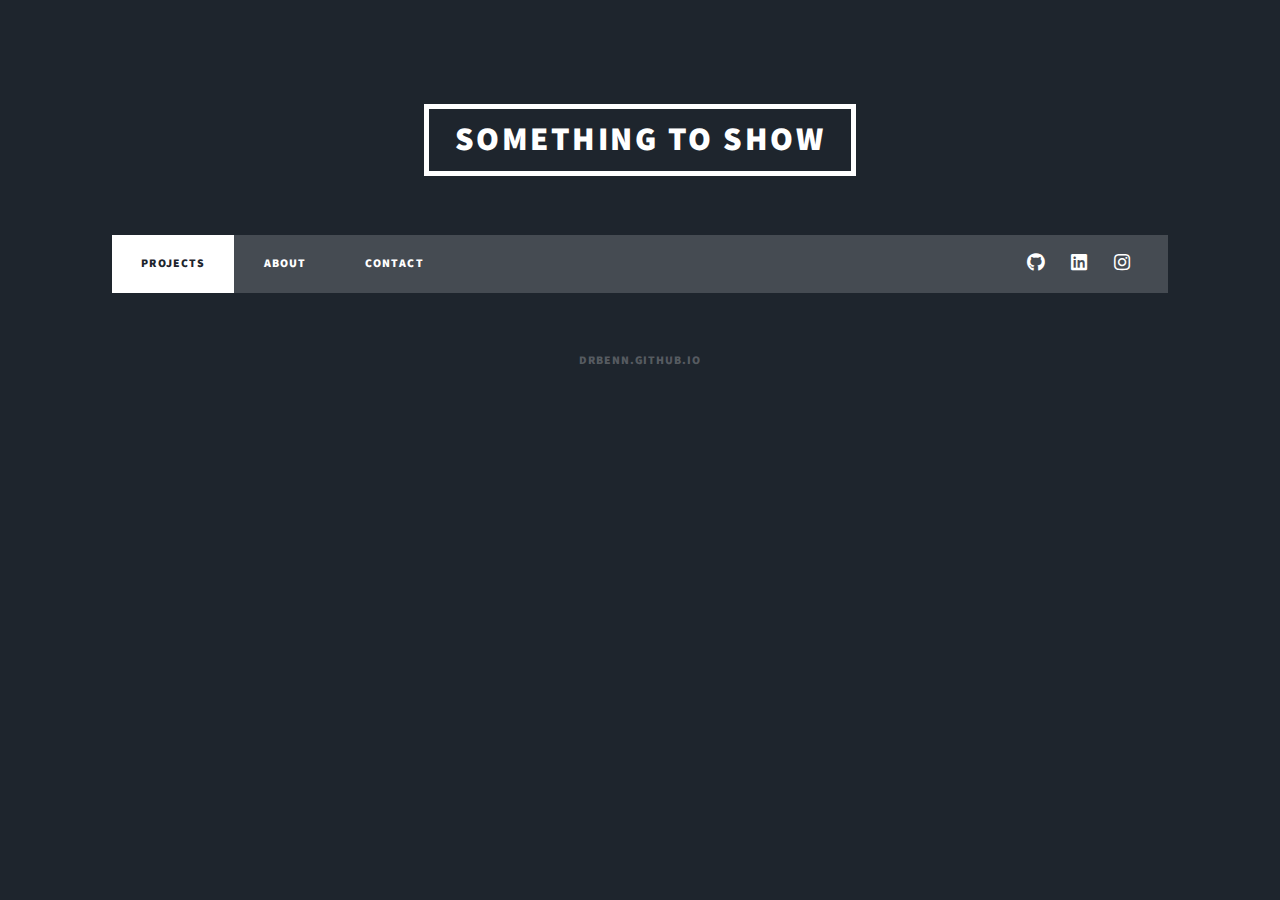
==== index.html @ 1fae8d34 "Update index.html" ====
<!DOCTYPE HTML>
<!--
	Massively by HTML5 UP
	html5up.net | @ajlkn
	Free for personal and commercial use under the CCA 3.0 license (html5up.net/license)
-->
<html>
	<head>
		<title>Something to Show - Home/Projects</title>
		<meta charset="utf-8" />
		<meta name="viewport" content="width=device-width, initial-scale=1, user-scalable=no" />
		<link rel="stylesheet" href="assets/css/main.css" />
		<noscript><link rel="stylesheet" href="assets/css/noscript.css" /></noscript>
	</head>
	<body class="is-preload">

		<!-- Wrapper -->
			<div id="wrapper">

				<!-- Header -->
					<header id="header">
						<a href="index.html" class="logo">Something to Show</a>
					</header>

				<!-- Nav -->
					<nav id="nav">
						<ul class="links">
<!-- 							<li><a href="index.html">Home</a></li> -->
							<li class="active"><a href="index.html">Projects</a></li>
<!-- 							<li><a href="pf.html">Personal Finance</a></li> -->
							<li><a href="about.html">About</a></li>
							<li><a href="contact.html">Contact</a></li>
						</ul>
						<ul class="icons">

<!-- 							<li><a href="#" class="icon brands fa-facebook-f"><span class="label">Facebook</span></a></li> -->
							<li><a href="https://github.com/drbenn" class="icon brands fa-github"><span class="label">GitHub</span></a></li>
							<li><a href="https://www.linkedin.com/in/bennettdanielr" class="icon brands fa-linkedin"><span class="label">LinkedIn</span></a></li>
							<li><a href="https://www.instagram.com/dickie.b/" class="icon brands fa-instagram"><span class="label">Instagram</span></a></li>
						</ul>
					</nav>

				<!-- Main -->
					<div id="main">

						<!-- Post -->
<!-- 							<section class="post"> -->
<!-- 								<header class="major"> -->
<!-- 									<span class="date"><hr></span> -->
									<!-- <h1>An intro<br /> -->
<!-- 									</h1> -->
<!-- 									<p>Aenean ornare velit lacus varius enim ullamcorper proin aliquam<br />
									facilisis ante sed etiam magna interdum congue. Lorem ipsum dolor<br />
									amet nullam sed etiam veroeros.</p> -->
<!-- 								</header> -->
<!-- 								<div class="image main"><img src="images/pic01-p.jpg" alt="" /></div>
								<p>Yes, things will be placed here. I promise.</p>

							</section> -->

							<section class="posts">
								<article>
									<header>
										<span class="date">November 1, 2020</span>
										<h2><a href="2vmf-11-1-20.html">2nd Car vs<br />
										Mutual Funds</a></h2>
									</header>
									<a href="2vmf-11-1-20.html" class="image fit"><img src="images/preview/10-17-20-p.jpg" alt="" /></a>
									<p>A Nissan 370Z as a 2nd car or Vanguard Mutual Funds VFIAX/VGSLX? What is it worth to you?</p>
									<ul class="actions special">
										<li><a href="2vmf-11-1-20.html" class="button">Full Story</a></li>
									</ul>
								</article>
								<article>
									<header>
										<span class="date">October 17, 2020</span>
										<h2><a href="pft-10-17-20.html">Personal Finance<br />
										Tracker</a></h2>
									</header>
									<a href="pft-10-17-20.html" class="image fit"><img src="images/preview/11-1-20-p.jpg" alt="" /></a>
									<p>For almost 10 years I have been logging every dollar I have spent...</p>
									<ul class="actions special">
										<li><a href="pft-10-17-20.html" class="button">Full Story</a></li>
									</ul>
								</article>
					</div>

				<!-- Footer -->
<!-- 					<footer id="footer">
						<section>
							<form method="post" action="#">
								<div class="fields">
									<div class="field">
										<label for="name">Name</label>
										<input type="text" name="name" id="name" />
									</div>
									<div class="field">
										<label for="email">Email</label>
										<input type="text" name="email" id="email" />
									</div>
									<div class="field">
										<label for="message">Message</label>
										<textarea name="message" id="message" rows="3"></textarea>
									</div>
								</div>
								<ul class="actions">
									<li><input type="submit" value="Send Message" /></li>
								</ul>
							</form>
						</section>
						<section class="split contact">
							<section class="alt">
								<h3>Address</h3>
								<p>1234 Somewhere Road #87257<br />
								Nashville, TN 00000-0000</p>
							</section>
							<section>
								<h3>Phone</h3>
								<p><a href="#">(000) 000-0000</a></p>
							</section>
							<section>
								<h3>Email</h3>
								<p><a href="#">info@untitled.tld</a></p>
							</section>
							<section>
								<h3>Social</h3>
								<ul class="icons alt">
									<li><a href="#" class="icon brands alt fa-twitter"><span class="label">Twitter</span></a></li>
									<li><a href="#" class="icon brands alt fa-facebook-f"><span class="label">Facebook</span></a></li>
									<li><a href="#" class="icon brands alt fa-instagram"><span class="label">Instagram</span></a></li>
									<li><a href="#" class="icon brands alt fa-github"><span class="label">GitHub</span></a></li>
								</ul>
							</section>
						</section>
					</footer> -->

				<!-- Copyright -->
					<div id="copyright">
						<ul><li><!-- &copy;  -->drbenn.github.io</li>
<!-- 						<li>Design: <a href="https://html5up.net">HTML5 UP</a></li></ul> -->
					</div>

			</div>

		<!-- Scripts -->
			<script src="assets/js/jquery.min.js"></script>
			<script src="assets/js/jquery.scrollex.min.js"></script>
			<script src="assets/js/jquery.scrolly.min.js"></script>
			<script src="assets/js/browser.min.js"></script>
			<script src="assets/js/breakpoints.min.js"></script>
			<script src="assets/js/util.js"></script>
			<script src="assets/js/main.js"></script>

	</body>
</html>
---- assets/css/main.css ----
@import url(fontawesome-all.min.css);
@import url("https://fonts.googleapis.com/css?family=Merriweather:300,700,300italic,700italic|Source+Sans+Pro:900");

/*
	Massively by HTML5 UP
	html5up.net | @ajlkn
	Free for personal and commercial use under the CCA 3.0 license (html5up.net/license)
*/

html, body, div, span, applet, object,
iframe, h1, h2, h3, h4, h5, h6, p, blockquote,
pre, a, abbr, acronym, address, big, cite,
code, del, dfn, em, img, ins, kbd, q, s, samp,
small, strike, strong, sub, sup, tt, var, b,
u, i, center, dl, dt, dd, ol, ul, li, fieldset,
form, label, legend, table, caption, tbody,
tfoot, thead, tr, th, td, article, aside,
canvas, details, embed, figure, figcaption,
footer, header, hgroup, menu, nav, output, ruby,
section, summary, time, mark, audio, video {
	margin: 0;
	padding: 0;
	border: 0;
	font-size: 100%;
	font: inherit;
	vertical-align: baseline;}

article, aside, details, figcaption, figure,
footer, header, hgroup, menu, nav, section {
	display: block;}

body {
	line-height: 1;
}

ol, ul {
	list-style: none;
}

blockquote, q {
	quotes: none;
}

	blockquote:before, blockquote:after, q:before, q:after {
		content: '';
		content: none;
	}

table {
	border-collapse: collapse;
	border-spacing: 0;
}

body {
	-webkit-text-size-adjust: none;
}

mark {
	background-color: transparent;
	color: inherit;
}

input::-moz-focus-inner {
	border: 0;
	padding: 0;
}

input, select, textarea {
	-moz-appearance: none;
	-webkit-appearance: none;
	-ms-appearance: none;
	appearance: none;
}

/* Basic */

	@-ms-viewport {
		width: device-width;
	}

	body {
		-ms-overflow-style: scrollbar;
	}

	@media screen and (max-width: 480px) {

		html, body {
			min-width: 320px;
		}

	}

	html {
		box-sizing: border-box;
	}

	*, *:before, *:after {
		box-sizing: inherit;
	}

	body {
		background-color: #1e252d;
	}

		body.is-preload *, body.is-preload *:before, body.is-preload *:after {
			-moz-animation: none !important;
			-webkit-animation: none !important;
			-ms-animation: none !important;
			animation: none !important;
			-moz-transition: none !important;
			-webkit-transition: none !important;
			-ms-transition: none !important;
			transition: none !important;
		}

/* Type */

	html {
		font-size: 16pt;
	}

		@media screen and (max-width: 1680px) {

			html {
				font-size: 12pt;
			}

		}

		@media screen and (max-width: 1280px) {

			html {
				font-size: 11pt;
			}

		}

		@media screen and (max-width: 360px) {

			html {
				font-size: 10pt;
			}

		}

	body {
		color: #212931;
	}

	body, input, select, textarea {
		font-family: "Merriweather", Georgia, serif;
		font-weight: 300;
		font-size: 1rem;
		line-height: 2.375;
	}

	a {
		-moz-transition: color 0.2s ease-in-out, background-color 0.2s ease-in-out, border-color 0.2s ease-in-out, box-shadow 0.2s ease-in-out;
		-webkit-transition: color 0.2s ease-in-out, background-color 0.2s ease-in-out, border-color 0.2s ease-in-out, box-shadow 0.2s ease-in-out;
		-ms-transition: color 0.2s ease-in-out, background-color 0.2s ease-in-out, border-color 0.2s ease-in-out, box-shadow 0.2s ease-in-out;
		transition: color 0.2s ease-in-out, background-color 0.2s ease-in-out, border-color 0.2s ease-in-out, box-shadow 0.2s ease-in-out;
		border-bottom: dotted 1px;
		text-decoration: none;
	}

		a:hover {
			border-bottom-color: transparent;
		}

	strong, b {
		font-weight: 600;
	}

	em, i {
		font-style: italic;
	}

	p {
		text-align: justify;
		margin: 0 0 2rem 0;
	}

	h1, h2, h3, h4, h5, h6 {
		font-family: "Source Sans Pro", Helvetica, sans-serif;
		font-weight: 900;
		line-height: 1.5;
		letter-spacing: 0.075em;
		text-transform: uppercase;
		margin: 0 0 1rem 0;
	}

		h1 a, h2 a, h3 a, h4 a, h5 a, h6 a {
			border-bottom: 0;
			color: inherit;
			text-decoration: none;
		}

	h1 {
		font-size: 4rem;
		line-height: 1.1;
		margin: 0 0 2rem 0;
	}

	h2 {
		font-size: 1.75rem;
		line-height: 1.3;
		margin: 0 0 1.5rem 0;
	}

	h3 {
		font-size: 1.25rem;
		margin: 0 0 1.5rem 0;
	}

	h4 {
		font-size: 1rem;
	}

	h5 {
		font-size: 0.9rem;
	}

	h6 {
		font-size: 0.8rem;
	}

	sub {
		font-size: 0.8rem;
		position: relative;
		top: 0.5rem;
	}

	sup {
		font-size: 0.8rem;
		position: relative;
		top: -0.5rem;
	}

	blockquote {
		border-left: solid 4px;
		font-style: italic;
		margin: 0 0 2rem 0;
		padding: 0.5rem 0 0.5rem 2rem;
	}

	code {
		border: solid 2px;
		font-family: "Courier New", monospace;
		font-size: 0.9rem;
		margin: 0 0.25rem;
		padding: 0.25rem 0.65rem;
	}

	pre {
		-webkit-overflow-scrolling: touch;
		font-family: "Courier New", monospace;
		font-size: 0.9rem;
		margin: 0 0 2rem 0;
	}

		pre code {
			display: block;
			line-height: 1.75;
			padding: 1rem 1.5rem;
			overflow-x: auto;
		}

	hr {
		border: 0;
		border-bottom: solid 2px;
		margin: 3rem 0;
	}

		hr.major {
			margin: 5rem 0;
		}

	.align-left {
		text-align: left;
	}

	.align-center {
		text-align: center;
	}

	.align-right {
		text-align: right;
	}

	input, select, textarea {
		color: #212931;
	}

	a {
		color: #212931;
		border-bottom-color: rgba(33, 41, 49, 0.5);
	}

		a:hover {
			border-bottom-color: transparent;
			color: #18bfef !important;
		}

	strong, b {
		color: #212931;
	}

	h1, h2, h3, h4, h5, h6 {
		color: #212931;
	}

	blockquote {
		border-left-color: #eeeeee;
	}

	code {
		background: rgba(220, 220, 220, 0.25);
		border-color: #eeeeee;
	}

	hr {
		border-bottom-color: #eeeeee;
	}

/* Row */

	.row {
		display: flex;
		flex-wrap: wrap;
		box-sizing: border-box;
		align-items: stretch;
	}

		.row > * {
			box-sizing: border-box;
		}

		.row.gtr-uniform > * > :last-child {
			margin-bottom: 0;
		}

		.row.aln-left {
			justify-content: flex-start;
		}

		.row.aln-center {
			justify-content: center;
		}

		.row.aln-right {
			justify-content: flex-end;
		}

		.row.aln-top {
			align-items: flex-start;
		}

		.row.aln-middle {
			align-items: center;
		}

		.row.aln-bottom {
			align-items: flex-end;
		}

		.row > .imp {
			order: -1;
		}

		.row > .col-1 {
			width: 8.33333%;
		}

		.row > .off-1 {
			margin-left: 8.33333%;
		}

		.row > .col-2 {
			width: 16.66667%;
		}

		.row > .off-2 {
			margin-left: 16.66667%;
		}

		.row > .col-3 {
			width: 25%;
		}

		.row > .off-3 {
			margin-left: 25%;
		}

		.row > .col-4 {
			width: 33.33333%;
		}

		.row > .off-4 {
			margin-left: 33.33333%;
		}

		.row > .col-5 {
			width: 41.66667%;
		}

		.row > .off-5 {
			margin-left: 41.66667%;
		}

		.row > .col-6 {
			width: 50%;
		}

		.row > .off-6 {
			margin-left: 50%;
		}

		.row > .col-7 {
			width: 58.33333%;
		}

		.row > .off-7 {
			margin-left: 58.33333%;
		}

		.row > .col-8 {
			width: 66.66667%;
		}

		.row > .off-8 {
			margin-left: 66.66667%;
		}

		.row > .col-9 {
			width: 75%;
		}

		.row > .off-9 {
			margin-left: 75%;
		}

		.row > .col-10 {
			width: 83.33333%;
		}

		.row > .off-10 {
			margin-left: 83.33333%;
		}

		.row > .col-11 {
			width: 91.66667%;
		}

		.row > .off-11 {
			margin-left: 91.66667%;
		}

		.row > .col-12 {
			width: 100%;
		}

		.row > .off-12 {
			margin-left: 100%;
		}

		.row.gtr-0 {
			margin-top: 0;
			margin-left: 0rem;
		}

			.row.gtr-0 > * {
				padding: 0 0 0 0rem;
			}

			.row.gtr-0.gtr-uniform {
				margin-top: 0rem;
			}

				.row.gtr-0.gtr-uniform > * {
					padding-top: 0rem;
				}

		.row.gtr-25 {
			margin-top: 0;
			margin-left: -0.375rem;
		}

			.row.gtr-25 > * {
				padding: 0 0 0 0.375rem;
			}

			.row.gtr-25.gtr-uniform {
				margin-top: -0.375rem;
			}

				.row.gtr-25.gtr-uniform > * {
					padding-top: 0.375rem;
				}

		.row.gtr-50 {
			margin-top: 0;
			margin-left: -0.75rem;
		}

			.row.gtr-50 > * {
				padding: 0 0 0 0.75rem;
			}

			.row.gtr-50.gtr-uniform {
				margin-top: -0.75rem;
			}

				.row.gtr-50.gtr-uniform > * {
					padding-top: 0.75rem;
				}

		.row {
			margin-top: 0;
			margin-left: -1.5rem;
		}

			.row > * {
				padding: 0 0 0 1.5rem;
			}

			.row.gtr-uniform {
				margin-top: -1.5rem;
			}

				.row.gtr-uniform > * {
					padding-top: 1.5rem;
				}

		.row.gtr-150 {
			margin-top: 0;
			margin-left: -2.25rem;
		}

			.row.gtr-150 > * {
				padding: 0 0 0 2.25rem;
			}

			.row.gtr-150.gtr-uniform {
				margin-top: -2.25rem;
			}

				.row.gtr-150.gtr-uniform > * {
					padding-top: 2.25rem;
				}

		.row.gtr-200 {
			margin-top: 0;
			margin-left: -3rem;
		}

			.row.gtr-200 > * {
				padding: 0 0 0 3rem;
			}

			.row.gtr-200.gtr-uniform {
				margin-top: -3rem;
			}

				.row.gtr-200.gtr-uniform > * {
					padding-top: 3rem;
				}

		@media screen and (max-width: 1680px) {

			.row {
				display: flex;
				flex-wrap: wrap;
				box-sizing: border-box;
				align-items: stretch;
			}

				.row > * {
					box-sizing: border-box;
				}

				.row.gtr-uniform > * > :last-child {
					margin-bottom: 0;
				}

				.row.aln-left {
					justify-content: flex-start;
				}

				.row.aln-center {
					justify-content: center;
				}

				.row.aln-right {
					justify-content: flex-end;
				}

				.row.aln-top {
					align-items: flex-start;
				}

				.row.aln-middle {
					align-items: center;
				}

				.row.aln-bottom {
					align-items: flex-end;
				}

				.row > .imp-xlarge {
					order: -1;
				}

				.row > .col-1-xlarge {
					width: 8.33333%;
				}

				.row > .off-1-xlarge {
					margin-left: 8.33333%;
				}

				.row > .col-2-xlarge {
					width: 16.66667%;
				}

				.row > .off-2-xlarge {
					margin-left: 16.66667%;
				}

				.row > .col-3-xlarge {
					width: 25%;
				}

				.row > .off-3-xlarge {
					margin-left: 25%;
				}

				.row > .col-4-xlarge {
					width: 33.33333%;
				}

				.row > .off-4-xlarge {
					margin-left: 33.33333%;
				}

				.row > .col-5-xlarge {
					width: 41.66667%;
				}

				.row > .off-5-xlarge {
					margin-left: 41.66667%;
				}

				.row > .col-6-xlarge {
					width: 50%;
				}

				.row > .off-6-xlarge {
					margin-left: 50%;
				}

				.row > .col-7-xlarge {
					width: 58.33333%;
				}

				.row > .off-7-xlarge {
					margin-left: 58.33333%;
				}

				.row > .col-8-xlarge {
					width: 66.66667%;
				}

				.row > .off-8-xlarge {
					margin-left: 66.66667%;
				}

				.row > .col-9-xlarge {
					width: 75%;
				}

				.row > .off-9-xlarge {
					margin-left: 75%;
				}

				.row > .col-10-xlarge {
					width: 83.33333%;
				}

				.row > .off-10-xlarge {
					margin-left: 83.33333%;
				}

				.row > .col-11-xlarge {
					width: 91.66667%;
				}

				.row > .off-11-xlarge {
					margin-left: 91.66667%;
				}

				.row > .col-12-xlarge {
					width: 100%;
				}

				.row > .off-12-xlarge {
					margin-left: 100%;
				}

				.row.gtr-0 {
					margin-top: 0;
					margin-left: 0rem;
				}

					.row.gtr-0 > * {
						padding: 0 0 0 0rem;
					}

					.row.gtr-0.gtr-uniform {
						margin-top: 0rem;
					}

						.row.gtr-0.gtr-uniform > * {
							padding-top: 0rem;
						}

				.row.gtr-25 {
					margin-top: 0;
					margin-left: -0.375rem;
				}

					.row.gtr-25 > * {
						padding: 0 0 0 0.375rem;
					}

					.row.gtr-25.gtr-uniform {
						margin-top: -0.375rem;
					}

						.row.gtr-25.gtr-uniform > * {
							padding-top: 0.375rem;
						}

				.row.gtr-50 {
					margin-top: 0;
					margin-left: -0.75rem;
				}

					.row.gtr-50 > * {
						padding: 0 0 0 0.75rem;
					}

					.row.gtr-50.gtr-uniform {
						margin-top: -0.75rem;
					}

						.row.gtr-50.gtr-uniform > * {
							padding-top: 0.75rem;
						}

				.row {
					margin-top: 0;
					margin-left: -1.5rem;
				}

					.row > * {
						padding: 0 0 0 1.5rem;
					}

					.row.gtr-uniform {
						margin-top: -1.5rem;
					}

						.row.gtr-uniform > * {
							padding-top: 1.5rem;
						}

				.row.gtr-150 {
					margin-top: 0;
					margin-left: -2.25rem;
				}

					.row.gtr-150 > * {
						padding: 0 0 0 2.25rem;
					}

					.row.gtr-150.gtr-uniform {
						margin-top: -2.25rem;
					}

						.row.gtr-150.gtr-uniform > * {
							padding-top: 2.25rem;
						}

				.row.gtr-200 {
					margin-top: 0;
					margin-left: -3rem;
				}

					.row.gtr-200 > * {
						padding: 0 0 0 3rem;
					}

					.row.gtr-200.gtr-uniform {
						margin-top: -3rem;
					}

						.row.gtr-200.gtr-uniform > * {
							padding-top: 3rem;
						}

		}

		@media screen and (max-width: 1280px) {

			.row {
				display: flex;
				flex-wrap: wrap;
				box-sizing: border-box;
				align-items: stretch;
			}

				.row > * {
					box-sizing: border-box;
				}

				.row.gtr-uniform > * > :last-child {
					margin-bottom: 0;
				}

				.row.aln-left {
					justify-content: flex-start;
				}

				.row.aln-center {
					justify-content: center;
				}

				.row.aln-right {
					justify-content: flex-end;
				}

				.row.aln-top {
					align-items: flex-start;
				}

				.row.aln-middle {
					align-items: center;
				}

				.row.aln-bottom {
					align-items: flex-end;
				}

				.row > .imp-large {
					order: -1;
				}

				.row > .col-1-large {
					width: 8.33333%;
				}

				.row > .off-1-large {
					margin-left: 8.33333%;
				}

				.row > .col-2-large {
					width: 16.66667%;
				}

				.row > .off-2-large {
					margin-left: 16.66667%;
				}

				.row > .col-3-large {
					width: 25%;
				}

				.row > .off-3-large {
					margin-left: 25%;
				}

				.row > .col-4-large {
					width: 33.33333%;
				}

				.row > .off-4-large {
					margin-left: 33.33333%;
				}

				.row > .col-5-large {
					width: 41.66667%;
				}

				.row > .off-5-large {
					margin-left: 41.66667%;
				}

				.row > .col-6-large {
					width: 50%;
				}

				.row > .off-6-large {
					margin-left: 50%;
				}

				.row > .col-7-large {
					width: 58.33333%;
				}

				.row > .off-7-large {
					margin-left: 58.33333%;
				}

				.row > .col-8-large {
					width: 66.66667%;
				}

				.row > .off-8-large {
					margin-left: 66.66667%;
				}

				.row > .col-9-large {
					width: 75%;
				}

				.row > .off-9-large {
					margin-left: 75%;
				}

				.row > .col-10-large {
					width: 83.33333%;
				}

				.row > .off-10-large {
					margin-left: 83.33333%;
				}

				.row > .col-11-large {
					width: 91.66667%;
				}

				.row > .off-11-large {
					margin-left: 91.66667%;
				}

				.row > .col-12-large {
					width: 100%;
				}

				.row > .off-12-large {
					margin-left: 100%;
				}

				.row.gtr-0 {
					margin-top: 0;
					margin-left: 0rem;
				}

					.row.gtr-0 > * {
						padding: 0 0 0 0rem;
					}

					.row.gtr-0.gtr-uniform {
						margin-top: 0rem;
					}

						.row.gtr-0.gtr-uniform > * {
							padding-top: 0rem;
						}

				.row.gtr-25 {
					margin-top: 0;
					margin-left: -0.375rem;
				}

					.row.gtr-25 > * {
						padding: 0 0 0 0.375rem;
					}

					.row.gtr-25.gtr-uniform {
						margin-top: -0.375rem;
					}

						.row.gtr-25.gtr-uniform > * {
							padding-top: 0.375rem;
						}

				.row.gtr-50 {
					margin-top: 0;
					margin-left: -0.75rem;
				}

					.row.gtr-50 > * {
						padding: 0 0 0 0.75rem;
					}

					.row.gtr-50.gtr-uniform {
						margin-top: -0.75rem;
					}

						.row.gtr-50.gtr-uniform > * {
							padding-top: 0.75rem;
						}

				.row {
					margin-top: 0;
					margin-left: -1.5rem;
				}

					.row > * {
						padding: 0 0 0 1.5rem;
					}

					.row.gtr-uniform {
						margin-top: -1.5rem;
					}

						.row.gtr-uniform > * {
							padding-top: 1.5rem;
						}

				.row.gtr-150 {
					margin-top: 0;
					margin-left: -2.25rem;
				}

					.row.gtr-150 > * {
						padding: 0 0 0 2.25rem;
					}

					.row.gtr-150.gtr-uniform {
						margin-top: -2.25rem;
					}

						.row.gtr-150.gtr-uniform > * {
							padding-top: 2.25rem;
						}

				.row.gtr-200 {
					margin-top: 0;
					margin-left: -3rem;
				}

					.row.gtr-200 > * {
						padding: 0 0 0 3rem;
					}

					.row.gtr-200.gtr-uniform {
						margin-top: -3rem;
					}

						.row.gtr-200.gtr-uniform > * {
							padding-top: 3rem;
						}

		}

		@media screen and (max-width: 980px) {

			.row {
				display: flex;
				flex-wrap: wrap;
				box-sizing: border-box;
				align-items: stretch;
			}

				.row > * {
					box-sizing: border-box;
				}

				.row.gtr-uniform > * > :last-child {
					margin-bottom: 0;
				}

				.row.aln-left {
					justify-content: flex-start;
				}

				.row.aln-center {
					justify-content: center;
				}

				.row.aln-right {
					justify-content: flex-end;
				}

				.row.aln-top {
					align-items: flex-start;
				}

				.row.aln-middle {
					align-items: center;
				}

				.row.aln-bottom {
					align-items: flex-end;
				}

				.row > .imp-medium {
					order: -1;
				}

				.row > .col-1-medium {
					width: 8.33333%;
				}

				.row > .off-1-medium {
					margin-left: 8.33333%;
				}

				.row > .col-2-medium {
					width: 16.66667%;
				}

				.row > .off-2-medium {
					margin-left: 16.66667%;
				}

				.row > .col-3-medium {
					width: 25%;
				}

				.row > .off-3-medium {
					margin-left: 25%;
				}

				.row > .col-4-medium {
					width: 33.33333%;
				}

				.row > .off-4-medium {
					margin-left: 33.33333%;
				}

				.row > .col-5-medium {
					width: 41.66667%;
				}

				.row > .off-5-medium {
					margin-left: 41.66667%;
				}

				.row > .col-6-medium {
					width: 50%;
				}

				.row > .off-6-medium {
					margin-left: 50%;
				}

				.row > .col-7-medium {
					width: 58.33333%;
				}

				.row > .off-7-medium {
					margin-left: 58.33333%;
				}

				.row > .col-8-medium {
					width: 66.66667%;
				}

				.row > .off-8-medium {
					margin-left: 66.66667%;
				}

				.row > .col-9-medium {
					width: 75%;
				}

				.row > .off-9-medium {
					margin-left: 75%;
				}

				.row > .col-10-medium {
					width: 83.33333%;
				}

				.row > .off-10-medium {
					margin-left: 83.33333%;
				}

				.row > .col-11-medium {
					width: 91.66667%;
				}

				.row > .off-11-medium {
					margin-left: 91.66667%;
				}

				.row > .col-12-medium {
					width: 100%;
				}

				.row > .off-12-medium {
					margin-left: 100%;
				}

				.row.gtr-0 {
					margin-top: 0;
					margin-left: 0rem;
				}

					.row.gtr-0 > * {
						padding: 0 0 0 0rem;
					}

					.row.gtr-0.gtr-uniform {
						margin-top: 0rem;
					}

						.row.gtr-0.gtr-uniform > * {
							padding-top: 0rem;
						}

				.row.gtr-25 {
					margin-top: 0;
					margin-left: -0.375rem;
				}

					.row.gtr-25 > * {
						padding: 0 0 0 0.375rem;
					}

					.row.gtr-25.gtr-uniform {
						margin-top: -0.375rem;
					}

						.row.gtr-25.gtr-uniform > * {
							padding-top: 0.375rem;
						}

				.row.gtr-50 {
					margin-top: 0;
					margin-left: -0.75rem;
				}

					.row.gtr-50 > * {
						padding: 0 0 0 0.75rem;
					}

					.row.gtr-50.gtr-uniform {
						margin-top: -0.75rem;
					}

						.row.gtr-50.gtr-uniform > * {
							padding-top: 0.75rem;
						}

				.row {
					margin-top: 0;
					margin-left: -1.5rem;
				}

					.row > * {
						padding: 0 0 0 1.5rem;
					}

					.row.gtr-uniform {
						margin-top: -1.5rem;
					}

						.row.gtr-uniform > * {
							padding-top: 1.5rem;
						}

				.row.gtr-150 {
					margin-top: 0;
					margin-left: -2.25rem;
				}

					.row.gtr-150 > * {
						padding: 0 0 0 2.25rem;
					}

					.row.gtr-150.gtr-uniform {
						margin-top: -2.25rem;
					}

						.row.gtr-150.gtr-uniform > * {
							padding-top: 2.25rem;
						}

				.row.gtr-200 {
					margin-top: 0;
					margin-left: -3rem;
				}

					.row.gtr-200 > * {
						padding: 0 0 0 3rem;
					}

					.row.gtr-200.gtr-uniform {
						margin-top: -3rem;
					}

						.row.gtr-200.gtr-uniform > * {
							padding-top: 3rem;
						}

		}

		@media screen and (max-width: 736px) {

			.row {
				display: flex;
				flex-wrap: wrap;
				box-sizing: border-box;
				align-items: stretch;
			}

				.row > * {
					box-sizing: border-box;
				}

				.row.gtr-uniform > * > :last-child {
					margin-bottom: 0;
				}

				.row.aln-left {
					justify-content: flex-start;
				}

				.row.aln-center {
					justify-content: center;
				}

				.row.aln-right {
					justify-content: flex-end;
				}

				.row.aln-top {
					align-items: flex-start;
				}

				.row.aln-middle {
					align-items: center;
				}

				.row.aln-bottom {
					align-items: flex-end;
				}

				.row > .imp-small {
					order: -1;
				}

				.row > .col-1-small {
					width: 8.33333%;
				}

				.row > .off-1-small {
					margin-left: 8.33333%;
				}

				.row > .col-2-small {
					width: 16.66667%;
				}

				.row > .off-2-small {
					margin-left: 16.66667%;
				}

				.row > .col-3-small {
					width: 25%;
				}

				.row > .off-3-small {
					margin-left: 25%;
				}

				.row > .col-4-small {
					width: 33.33333%;
				}

				.row > .off-4-small {
					margin-left: 33.33333%;
				}

				.row > .col-5-small {
					width: 41.66667%;
				}

				.row > .off-5-small {
					margin-left: 41.66667%;
				}

				.row > .col-6-small {
					width: 50%;
				}

				.row > .off-6-small {
					margin-left: 50%;
				}

				.row > .col-7-small {
					width: 58.33333%;
				}

				.row > .off-7-small {
					margin-left: 58.33333%;
				}

				.row > .col-8-small {
					width: 66.66667%;
				}

				.row > .off-8-small {
					margin-left: 66.66667%;
				}

				.row > .col-9-small {
					width: 75%;
				}

				.row > .off-9-small {
					margin-left: 75%;
				}

				.row > .col-10-small {
					width: 83.33333%;
				}

				.row > .off-10-small {
					margin-left: 83.33333%;
				}

				.row > .col-11-small {
					width: 91.66667%;
				}

				.row > .off-11-small {
					margin-left: 91.66667%;
				}

				.row > .col-12-small {
					width: 100%;
				}

				.row > .off-12-small {
					margin-left: 100%;
				}

				.row.gtr-0 {
					margin-top: 0;
					margin-left: 0rem;
				}

					.row.gtr-0 > * {
						padding: 0 0 0 0rem;
					}

					.row.gtr-0.gtr-uniform {
						margin-top: 0rem;
					}

						.row.gtr-0.gtr-uniform > * {
							padding-top: 0rem;
						}

				.row.gtr-25 {
					margin-top: 0;
					margin-left: -0.375rem;
				}

					.row.gtr-25 > * {
						padding: 0 0 0 0.375rem;
					}

					.row.gtr-25.gtr-uniform {
						margin-top: -0.375rem;
					}

						.row.gtr-25.gtr-uniform > * {
							padding-top: 0.375rem;
						}

				.row.gtr-50 {
					margin-top: 0;
					margin-left: -0.75rem;
				}

					.row.gtr-50 > * {
						padding: 0 0 0 0.75rem;
					}

					.row.gtr-50.gtr-uniform {
						margin-top: -0.75rem;
					}

						.row.gtr-50.gtr-uniform > * {
							padding-top: 0.75rem;
						}

				.row {
					margin-top: 0;
					margin-left: -1.5rem;
				}

					.row > * {
						padding: 0 0 0 1.5rem;
					}

					.row.gtr-uniform {
						margin-top: -1.5rem;
					}

						.row.gtr-uniform > * {
							padding-top: 1.5rem;
						}

				.row.gtr-150 {
					margin-top: 0;
					margin-left: -2.25rem;
				}

					.row.gtr-150 > * {
						padding: 0 0 0 2.25rem;
					}

					.row.gtr-150.gtr-uniform {
						margin-top: -2.25rem;
					}

						.row.gtr-150.gtr-uniform > * {
							padding-top: 2.25rem;
						}

				.row.gtr-200 {
					margin-top: 0;
					margin-left: -3rem;
				}

					.row.gtr-200 > * {
						padding: 0 0 0 3rem;
					}

					.row.gtr-200.gtr-uniform {
						margin-top: -3rem;
					}

						.row.gtr-200.gtr-uniform > * {
							padding-top: 3rem;
						}

		}

		@media screen and (max-width: 480px) {

			.row {
				display: flex;
				flex-wrap: wrap;
				box-sizing: border-box;
				align-items: stretch;
			}

				.row > * {
					box-sizing: border-box;
				}

				.row.gtr-uniform > * > :last-child {
					margin-bottom: 0;
				}

				.row.aln-left {
					justify-content: flex-start;
				}

				.row.aln-center {
					justify-content: center;
				}

				.row.aln-right {
					justify-content: flex-end;
				}

				.row.aln-top {
					align-items: flex-start;
				}

				.row.aln-middle {
					align-items: center;
				}

				.row.aln-bottom {
					align-items: flex-end;
				}

				.row > .imp-xsmall {
					order: -1;
				}

				.row > .col-1-xsmall {
					width: 8.33333%;
				}

				.row > .off-1-xsmall {
					margin-left: 8.33333%;
				}

				.row > .col-2-xsmall {
					width: 16.66667%;
				}

				.row > .off-2-xsmall {
					margin-left: 16.66667%;
				}

				.row > .col-3-xsmall {
					width: 25%;
				}

				.row > .off-3-xsmall {
					margin-left: 25%;
				}

				.row > .col-4-xsmall {
					width: 33.33333%;
				}

				.row > .off-4-xsmall {
					margin-left: 33.33333%;
				}

				.row > .col-5-xsmall {
					width: 41.66667%;
				}

				.row > .off-5-xsmall {
					margin-left: 41.66667%;
				}

				.row > .col-6-xsmall {
					width: 50%;
				}

				.row > .off-6-xsmall {
					margin-left: 50%;
				}

				.row > .col-7-xsmall {
					width: 58.33333%;
				}

				.row > .off-7-xsmall {
					margin-left: 58.33333%;
				}

				.row > .col-8-xsmall {
					width: 66.66667%;
				}

				.row > .off-8-xsmall {
					margin-left: 66.66667%;
				}

				.row > .col-9-xsmall {
					width: 75%;
				}

				.row > .off-9-xsmall {
					margin-left: 75%;
				}

				.row > .col-10-xsmall {
					width: 83.33333%;
				}

				.row > .off-10-xsmall {
					margin-left: 83.33333%;
				}

				.row > .col-11-xsmall {
					width: 91.66667%;
				}

				.row > .off-11-xsmall {
					margin-left: 91.66667%;
				}

				.row > .col-12-xsmall {
					width: 100%;
				}

				.row > .off-12-xsmall {
					margin-left: 100%;
				}

				.row.gtr-0 {
					margin-top: 0;
					margin-left: 0rem;
				}

					.row.gtr-0 > * {
						padding: 0 0 0 0rem;
					}

					.row.gtr-0.gtr-uniform {
						margin-top: 0rem;
					}

						.row.gtr-0.gtr-uniform > * {
							padding-top: 0rem;
						}

				.row.gtr-25 {
					margin-top: 0;
					margin-left: -0.375rem;
				}

					.row.gtr-25 > * {
						padding: 0 0 0 0.375rem;
					}

					.row.gtr-25.gtr-uniform {
						margin-top: -0.375rem;
					}

						.row.gtr-25.gtr-uniform > * {
							padding-top: 0.375rem;
						}

				.row.gtr-50 {
					margin-top: 0;
					margin-left: -0.75rem;
				}

					.row.gtr-50 > * {
						padding: 0 0 0 0.75rem;
					}

					.row.gtr-50.gtr-uniform {
						margin-top: -0.75rem;
					}

						.row.gtr-50.gtr-uniform > * {
							padding-top: 0.75rem;
						}

				.row {
					margin-top: 0;
					margin-left: -1.5rem;
				}

					.row > * {
						padding: 0 0 0 1.5rem;
					}

					.row.gtr-uniform {
						margin-top: -1.5rem;
					}

						.row.gtr-uniform > * {
							padding-top: 1.5rem;
						}

				.row.gtr-150 {
					margin-top: 0;
					margin-left: -2.25rem;
				}

					.row.gtr-150 > * {
						padding: 0 0 0 2.25rem;
					}

					.row.gtr-150.gtr-uniform {
						margin-top: -2.25rem;
					}

						.row.gtr-150.gtr-uniform > * {
							padding-top: 2.25rem;
						}

				.row.gtr-200 {
					margin-top: 0;
					margin-left: -3rem;
				}

					.row.gtr-200 > * {
						padding: 0 0 0 3rem;
					}

					.row.gtr-200.gtr-uniform {
						margin-top: -3rem;
					}

						.row.gtr-200.gtr-uniform > * {
							padding-top: 3rem;
						}

		}

		@media screen and (max-width: 360px) {

			.row {
				display: flex;
				flex-wrap: wrap;
				box-sizing: border-box;
				align-items: stretch;
			}

				.row > * {
					box-sizing: border-box;
				}

				.row.gtr-uniform > * > :last-child {
					margin-bottom: 0;
				}

				.row.aln-left {
					justify-content: flex-start;
				}

				.row.aln-center {
					justify-content: center;
				}

				.row.aln-right {
					justify-content: flex-end;
				}

				.row.aln-top {
					align-items: flex-start;
				}

				.row.aln-middle {
					align-items: center;
				}

				.row.aln-bottom {
					align-items: flex-end;
				}

				.row > .imp-xxsmall {
					order: -1;
				}

				.row > .col-1-xxsmall {
					width: 8.33333%;
				}

				.row > .off-1-xxsmall {
					margin-left: 8.33333%;
				}

				.row > .col-2-xxsmall {
					width: 16.66667%;
				}

				.row > .off-2-xxsmall {
					margin-left: 16.66667%;
				}

				.row > .col-3-xxsmall {
					width: 25%;
				}

				.row > .off-3-xxsmall {
					margin-left: 25%;
				}

				.row > .col-4-xxsmall {
					width: 33.33333%;
				}

				.row > .off-4-xxsmall {
					margin-left: 33.33333%;
				}

				.row > .col-5-xxsmall {
					width: 41.66667%;
				}

				.row > .off-5-xxsmall {
					margin-left: 41.66667%;
				}

				.row > .col-6-xxsmall {
					width: 50%;
				}

				.row > .off-6-xxsmall {
					margin-left: 50%;
				}

				.row > .col-7-xxsmall {
					width: 58.33333%;
				}

				.row > .off-7-xxsmall {
					margin-left: 58.33333%;
				}

				.row > .col-8-xxsmall {
					width: 66.66667%;
				}

				.row > .off-8-xxsmall {
					margin-left: 66.66667%;
				}

				.row > .col-9-xxsmall {
					width: 75%;
				}

				.row > .off-9-xxsmall {
					margin-left: 75%;
				}

				.row > .col-10-xxsmall {
					width: 83.33333%;
				}

				.row > .off-10-xxsmall {
					margin-left: 83.33333%;
				}

				.row > .col-11-xxsmall {
					width: 91.66667%;
				}

				.row > .off-11-xxsmall {
					margin-left: 91.66667%;
				}

				.row > .col-12-xxsmall {
					width: 100%;
				}

				.row > .off-12-xxsmall {
					margin-left: 100%;
				}

				.row.gtr-0 {
					margin-top: 0;
					margin-left: 0rem;
				}

					.row.gtr-0 > * {
						padding: 0 0 0 0rem;
					}

					.row.gtr-0.gtr-uniform {
						margin-top: 0rem;
					}

						.row.gtr-0.gtr-uniform > * {
							padding-top: 0rem;
						}

				.row.gtr-25 {
					margin-top: 0;
					margin-left: -0.375rem;
				}

					.row.gtr-25 > * {
						padding: 0 0 0 0.375rem;
					}

					.row.gtr-25.gtr-uniform {
						margin-top: -0.375rem;
					}

						.row.gtr-25.gtr-uniform > * {
							padding-top: 0.375rem;
						}

				.row.gtr-50 {
					margin-top: 0;
					margin-left: -0.75rem;
				}

					.row.gtr-50 > * {
						padding: 0 0 0 0.75rem;
					}

					.row.gtr-50.gtr-uniform {
						margin-top: -0.75rem;
					}

						.row.gtr-50.gtr-uniform > * {
							padding-top: 0.75rem;
						}

				.row {
					margin-top: 0;
					margin-left: -1.5rem;
				}

					.row > * {
						padding: 0 0 0 1.5rem;
					}

					.row.gtr-uniform {
						margin-top: -1.5rem;
					}

						.row.gtr-uniform > * {
							padding-top: 1.5rem;
						}

				.row.gtr-150 {
					margin-top: 0;
					margin-left: -2.25rem;
				}

					.row.gtr-150 > * {
						padding: 0 0 0 2.25rem;
					}

					.row.gtr-150.gtr-uniform {
						margin-top: -2.25rem;
					}

						.row.gtr-150.gtr-uniform > * {
							padding-top: 2.25rem;
						}

				.row.gtr-200 {
					margin-top: 0;
					margin-left: -3rem;
				}

					.row.gtr-200 > * {
						padding: 0 0 0 3rem;
					}

					.row.gtr-200.gtr-uniform {
						margin-top: -3rem;
					}

						.row.gtr-200.gtr-uniform > * {
							padding-top: 3rem;
						}

		}

/* Box */

	.box {
		border: solid 2px;
		margin-bottom: 2rem;
		padding: 1.5rem;
	}

		.box > :last-child,
		.box > :last-child > :last-child,
		.box > :last-child > :last-child > :last-child {
			margin-bottom: 0;
		}

		.box.alt {
			border: 0;
			border-radius: 0;
			padding: 0;
		}

	.box {
		border-color: #eeeeee;
	}

/* Button */

	input[type="submit"],
	input[type="reset"],
	input[type="button"],
	button,
	.button {
		-moz-appearance: none;
		-webkit-appearance: none;
		-ms-appearance: none;
		appearance: none;
		-moz-transition: background-color 0.2s ease-in-out, box-shadow 0.2s ease-in-out, color 0.2s ease-in-out;
		-webkit-transition: background-color 0.2s ease-in-out, box-shadow 0.2s ease-in-out, color 0.2s ease-in-out;
		-ms-transition: background-color 0.2s ease-in-out, box-shadow 0.2s ease-in-out, color 0.2s ease-in-out;
		transition: background-color 0.2s ease-in-out, box-shadow 0.2s ease-in-out, color 0.2s ease-in-out;
		border: 0;
		border-radius: 0;
		cursor: pointer;
		display: inline-block;
		font-family: "Source Sans Pro", Helvetica, sans-serif;
		font-size: 0.8rem;
		font-weight: 900;
		letter-spacing: 0.075em;
		height: 3rem;
		line-height: 3rem;
		padding: 0 2rem;
		text-align: center;
		text-decoration: none;
		text-transform: uppercase;
		white-space: nowrap;
	}

		input[type="submit"].icon:before,
		input[type="reset"].icon:before,
		input[type="button"].icon:before,
		button.icon:before,
		.button.icon:before {
			margin-right: 0.5rem;
		}

		input[type="submit"].icon.solo,
		input[type="reset"].icon.solo,
		input[type="button"].icon.solo,
		button.icon.solo,
		.button.icon.solo {
			position: relative;
			width: 4rem;
			height: 4rem;
			line-height: 4rem;
			border-radius: 4rem;
			text-indent: 4rem;
			overflow: hidden;
			padding: 0;
			white-space: nowrap;
		}

			input[type="submit"].icon.solo:before,
			input[type="reset"].icon.solo:before,
			input[type="button"].icon.solo:before,
			button.icon.solo:before,
			.button.icon.solo:before {
				position: absolute;
				display: block;
				top: 0;
				left: 0;
				width: inherit;
				height: inherit;
				line-height: inherit;
				font-size: 1.25rem;
				margin-right: 0;
				text-align: center;
				text-indent: 0;
			}

		input[type="submit"].fit,
		input[type="reset"].fit,
		input[type="button"].fit,
		button.fit,
		.button.fit {
			width: 100%;
		}

		input[type="submit"].small,
		input[type="reset"].small,
		input[type="button"].small,
		button.small,
		.button.small {
			font-size: 0.7rem;
			height: 2.5rem;
			line-height: 2.5rem;
			padding: 0 1.5rem;
		}

		input[type="submit"].large,
		input[type="reset"].large,
		input[type="button"].large,
		button.large,
		.button.large {
			font-size: 0.9rem;
			height: 3.5rem;
			line-height: 3.5rem;
			padding: 0 2.75rem;
		}

		@media screen and (max-width: 980px) {

			input[type="submit"],
			input[type="reset"],
			input[type="button"],
			button,
			.button {
				font-size: 0.9rem;
				height: 3.25rem;
				line-height: 3.25rem;
			}

				input[type="submit"].large,
				input[type="reset"].large,
				input[type="button"].large,
				button.large,
				.button.large {
					font-size: 1rem;
					height: 3.75rem;
					line-height: 3.75rem;
				}

		}

		input[type="submit"].disabled, input[type="submit"]:disabled,
		input[type="reset"].disabled,
		input[type="reset"]:disabled,
		input[type="button"].disabled,
		input[type="button"]:disabled,
		button.disabled,
		button:disabled,
		.button.disabled,
		.button:disabled {
			pointer-events: none;
			opacity: 0.25;
		}

	input[type="submit"],
	input[type="reset"],
	input[type="button"],
	button,
	.button {
		background-color: transparent;
		box-shadow: inset 0 0 0 2px #212931;
		color: #212931 !important;
	}

		input[type="submit"]:hover,
		input[type="reset"]:hover,
		input[type="button"]:hover,
		button:hover,
		.button:hover {
			box-shadow: inset 0 0 0 2px #18bfef;
			color: #18bfef !important;
		}

		input[type="submit"].primary,
		input[type="reset"].primary,
		input[type="button"].primary,
		button.primary,
		.button.primary {
			background-color: #212931;
			box-shadow: none;
			color: #ffffff !important;
		}

			input[type="submit"].primary:hover,
			input[type="reset"].primary:hover,
			input[type="button"].primary:hover,
			button.primary:hover,
			.button.primary:hover {
				background-color: #18bfef;
			}

/* Form */

	form {
		margin: 0 0 2rem 0;
	}

		form > :last-child {
			margin-bottom: 0;
		}

		form > .fields {
			display: -moz-flex;
			display: -webkit-flex;
			display: -ms-flex;
			display: flex;
			-moz-flex-wrap: wrap;
			-webkit-flex-wrap: wrap;
			-ms-flex-wrap: wrap;
			flex-wrap: wrap;
			width: calc(100% + 3rem);
			margin: -1.5rem 0 2rem -1.5rem;
		}

			form > .fields > .field {
				-moz-flex-grow: 0;
				-webkit-flex-grow: 0;
				-ms-flex-grow: 0;
				flex-grow: 0;
				-moz-flex-shrink: 0;
				-webkit-flex-shrink: 0;
				-ms-flex-shrink: 0;
				flex-shrink: 0;
				padding: 1.5rem 0 0 1.5rem;
				width: calc(100% - 1.5rem);
			}

				form > .fields > .field.half {
					width: calc(50% - 0.75rem);

				}

				form > .fields > .field.third {
					width: calc(100%/3 - 0.5rem);
				}

				form > .fields > .field.quarter {
					width: calc(25% - 0.375rem);
				}

		@media screen and (max-width: 480px) {

			form > .fields {
				width: calc(100% + 3rem);
				margin: -1.5rem 0 2rem -1.5rem;
			}

				form > .fields > .field {
					padding: 1.5rem 0 0 1.5rem;
					width: calc(100% - 1.5rem);
				}

					form > .fields > .field.half {
						width: calc(100% - 1.5rem);
					}

					form > .fields > .field.third {
						width: calc(100% - 1.5rem);
					}

					form > .fields > .field.quarter {
						width: calc(100% - 1.5rem);
					}

		}

	label {
		display: block;
		font-family: "Source Sans Pro", Helvetica, sans-serif;
		font-weight: 900;
		line-height: 1.5;
		letter-spacing: 0.075em;
		font-size: 0.8rem;
		text-transform: uppercase;
		margin: 0 0 0.75rem 0;
	}

		@media screen and (max-width: 980px) {

			label {
				font-size: 0.9rem;
			}

		}

	input[type="text"],
	input[type="password"],
	input[type="email"],
	select,
	textarea {
		-moz-appearance: none;
		-webkit-appearance: none;
		-ms-appearance: none;
		appearance: none;
		background: transparent;
		border-radius: 0;
		border: solid 2px;
		color: inherit;
		display: block;
		outline: 0;
		padding: 0 1rem;
		text-decoration: none;
		width: 100%;
	}

		input[type="text"]:invalid,
		input[type="password"]:invalid,
		input[type="email"]:invalid,
		select:invalid,
		textarea:invalid {
			box-shadow: none;
		}

	select {
		background-size: 1.25rem;
		background-repeat: no-repeat;
		background-position: calc(100% - 1rem) center;
		height: 3rem;
		padding-right: 3rem;
		text-overflow: ellipsis;
	}

		select:focus::-ms-value {
			background-color: transparent;
		}

		select::-ms-expand {
			display: none;
		}

	input[type="text"],
	input[type="password"],
	input[type="email"],
	select {
		height: 3rem;
	}

	textarea {
		padding: 0.75rem 1rem;
	}

	input[type="checkbox"],
	input[type="radio"] {
		-moz-appearance: none;
		-webkit-appearance: none;
		-ms-appearance: none;
		appearance: none;
		display: block;
		float: left;
		margin-right: -2rem;
		opacity: 0;
		width: 1rem;
		z-index: -1;
	}

		input[type="checkbox"] + label,
		input[type="radio"] + label {
			text-decoration: none;
			cursor: pointer;
			display: inline-block;
			font-size: 1rem;
			letter-spacing: 0;
			font-family: "Merriweather", Georgia, serif;
			text-transform: none;
			font-weight: 300;
			padding-left: 2.8rem;
			padding-right: 1rem;
			position: relative;
		}

			input[type="checkbox"] + label:before,
			input[type="radio"] + label:before {
				-moz-osx-font-smoothing: grayscale;
				-webkit-font-smoothing: antialiased;
				display: inline-block;
				font-style: normal;
				font-variant: normal;
				text-rendering: auto;
				line-height: 1;
				text-transform: none !important;
				font-family: 'Font Awesome 5 Free';
				font-weight: 900;
			}

			input[type="checkbox"] + label:before,
			input[type="radio"] + label:before {
				border-radius: 0;
				border: solid 2px;
				content: '';
				display: inline-block;
				font-size: 0.8rem;
				height: 1.8rem;
				left: 0;
				line-height: 1.65rem;
				position: absolute;
				text-align: center;
				top: -0.125rem;
				width: 1.8rem;
			}

		input[type="checkbox"]:checked + label:before,
		input[type="radio"]:checked + label:before {
			content: '\f00c';
		}

	input[type="checkbox"] + label:before {
		border-radius: 0;
	}

	input[type="radio"] + label:before {
		border-radius: 100%;
	}

	::-webkit-input-placeholder {
		opacity: 1.0;
	}

	:-moz-placeholder {
		opacity: 1.0;
	}

	::-moz-placeholder {
		opacity: 1.0;
	}

	:-ms-input-placeholder {
		opacity: 1.0;
	}

	label {
		color: #212931;
	}

	input[type="text"],
	input[type="password"],
	input[type="email"],
	select,
	textarea {
		border-color: #eeeeee;
	}

		input[type="text"]:focus,
		input[type="password"]:focus,
		input[type="email"]:focus,
		select:focus,
		textarea:focus {
			border-color: #18bfef;
		}

	select {
		background-image: url("data:image/svg+xml;charset=utf8,%3Csvg xmlns='http://www.w3.org/2000/svg' width='40' height='40' preserveAspectRatio='none' viewBox='0 0 40 40'%3E%3Cpath d='M9.4,12.3l10.4,10.4l10.4-10.4c0.2-0.2,0.5-0.4,0.9-0.4c0.3,0,0.6,0.1,0.9,0.4l3.3,3.3c0.2,0.2,0.4,0.5,0.4,0.9 c0,0.4-0.1,0.6-0.4,0.9L20.7,31.9c-0.2,0.2-0.5,0.4-0.9,0.4c-0.3,0-0.6-0.1-0.9-0.4L4.3,17.3c-0.2-0.2-0.4-0.5-0.4-0.9 c0-0.4,0.1-0.6,0.4-0.9l3.3-3.3c0.2-0.2,0.5-0.4,0.9-0.4S9.1,12.1,9.4,12.3z' fill='%23eeeeee' /%3E%3C/svg%3E");
	}

		select option {
			background-color: #ffffff;
			color: #212931;
		}

	.select-wrapper:before {
		color: #eeeeee;
	}

	input[type="checkbox"] + label,
	input[type="radio"] + label {
		color: #212931;
	}

		input[type="checkbox"] + label:before,
		input[type="radio"] + label:before {
			border-color: #eeeeee;
		}

	input[type="checkbox"]:checked + label:before,
	input[type="radio"]:checked + label:before {
		background-color: #212931;
		border-color: #212931;
		color: #ffffff;
	}

	input[type="checkbox"]:focus + label:before,
	input[type="radio"]:focus + label:before {
		border-color: #18bfef;
	}

	::-webkit-input-placeholder {
		color: #909498 !important;
	}

	:-moz-placeholder {
		color: #909498 !important;
	}

	::-moz-placeholder {
		color: #909498 !important;
	}

	:-ms-input-placeholder {
		color: #909498 !important;
	}

	.formerize-placeholder {
		color: #909498 !important;
	}

/* Icon */

	.icon {
		text-decoration: none;
		border-bottom: none;
		position: relative;
	}

		.icon:before {
			-moz-osx-font-smoothing: grayscale;
			-webkit-font-smoothing: antialiased;
			display: inline-block;
			font-style: normal;
			font-variant: normal;
			text-rendering: auto;
			line-height: 1;
			text-transform: none !important;
			font-family: 'Font Awesome 5 Free';
			font-weight: 400;
		}

		.icon > .label {
			display: none;
		}

		.icon:before {
			line-height: inherit;
		}

		.icon.solid:before {
			font-weight: 900;
		}

		.icon.brands:before {
			font-family: 'Font Awesome 5 Brands';
		}

/* Image */

	.image {
		border: 0;
		display: inline-block;
		position: relative;
	}

		.image img {
			display: block;
		}

		.image.left, .image.right {
			max-width: 40%;
		}

			.image.left img, .image.right img {
				width: 100%;
			}

		.image.left {
			float: left;
			margin: 0 2rem 2rem 0;
			top: 0.75rem;
		}

		.image.right {
			float: right;
			margin: 0 0 2rem 2rem;
			top: 0.75rem;
		}

		.image.fit {
			display: block;
			margin: 2.5rem 0;
			width: 100%;
		}

			.image.fit:first-child {
				margin-top: 0;
			}

			.image.fit img {
				width: 100%;
			}

		.image.main {
			display: block;
			margin: 4rem 0;
			width: 100%;
		}

			.image.main:first-child {
				margin-top: 0;
			}

			.image.main img {
				width: 100%;
			}

		@media screen and (max-width: 736px) {

			.image.fit {
				margin: 2rem 0;
			}

			.image.main {
				margin: 2rem 0;
			}

		}

	a.image {
		overflow: hidden;
	}

		a.image img {
			-moz-transition: -moz-transform 0.2s ease-out;
			-webkit-transition: -webkit-transform 0.2s ease-out;
			-ms-transition: -ms-transform 0.2s ease-out;
			transition: transform 0.2s ease-out;
		}

		a.image:hover img {
			-moz-transform: scale(1.05);
			-webkit-transform: scale(1.05);
			-ms-transform: scale(1.05);
			transform: scale(1.05);
		}

/* Actions */

	ul.actions {
		display: -moz-flex;
		display: -webkit-flex;
		display: -ms-flex;
		display: flex;
		cursor: default;
		list-style: none;
		margin-left: -1rem;
		padding-left: 0;
	}

		ul.actions li {
			padding: 0 0 0 1rem;
			vertical-align: middle;
		}

		ul.actions.special {
			-moz-justify-content: center;
			-webkit-justify-content: center;
			-ms-justify-content: center;
			justify-content: center;
			width: 100%;
			margin-left: 0;
		}

			ul.actions.special li:first-child {
				padding-left: 0;
			}

		ul.actions.stacked {
			-moz-flex-direction: column;
			-webkit-flex-direction: column;
			-ms-flex-direction: column;
			flex-direction: column;
			margin-left: 0;
		}

			ul.actions.stacked li {
				padding: 1.3rem 0 0 0;
			}

				ul.actions.stacked li:first-child {
					padding-top: 0;
				}

		ul.actions.fit {
			width: calc(100% + 1rem);
		}

			ul.actions.fit li {
				-moz-flex-grow: 1;
				-webkit-flex-grow: 1;
				-ms-flex-grow: 1;
				flex-grow: 1;
				-moz-flex-shrink: 1;
				-webkit-flex-shrink: 1;
				-ms-flex-shrink: 1;
				flex-shrink: 1;
				width: 100%;
			}

				ul.actions.fit li > * {
					width: 100%;
				}

			ul.actions.fit.stacked {
				width: 100%;
			}

		@media screen and (max-width: 480px) {

			ul.actions:not(.fixed) {
				-moz-flex-direction: column;
				-webkit-flex-direction: column;
				-ms-flex-direction: column;
				flex-direction: column;
				margin-left: 0;
				width: 100% !important;
			}

				ul.actions:not(.fixed) li {
					-moz-flex-grow: 1;
					-webkit-flex-grow: 1;
					-ms-flex-grow: 1;
					flex-grow: 1;
					-moz-flex-shrink: 1;
					-webkit-flex-shrink: 1;
					-ms-flex-shrink: 1;
					flex-shrink: 1;
					padding: 1rem 0 0 0;
					text-align: center;
					width: 100%;
				}

					ul.actions:not(.fixed) li > * {
						width: 100%;
					}

					ul.actions:not(.fixed) li:first-child {
						padding-top: 0;
					}

					ul.actions:not(.fixed) li input[type="submit"],
					ul.actions:not(.fixed) li input[type="reset"],
					ul.actions:not(.fixed) li input[type="button"],
					ul.actions:not(.fixed) li button,
					ul.actions:not(.fixed) li .button {
						width: 100%;
					}

						ul.actions:not(.fixed) li input[type="submit"].icon:before,
						ul.actions:not(.fixed) li input[type="reset"].icon:before,
						ul.actions:not(.fixed) li input[type="button"].icon:before,
						ul.actions:not(.fixed) li button.icon:before,
						ul.actions:not(.fixed) li .button.icon:before {
							margin-left: -0.5rem;
						}

		}

/* Icons */

	ul.icons {
		cursor: default;
		list-style: none;
		padding-left: 0;
	}

		ul.icons li {
			display: inline-block;
			padding: 0 0.5rem 0 0;
			vertical-align: middle;
		}

			ul.icons li:last-child {
				padding-right: 0;
			}

			ul.icons li .icon:before {
				width: 2.25rem;
				height: 2.25rem;
				line-height: 2.25rem;
				display: inline-block;
				text-align: center;
				border-radius: 100%;
				font-size: 1.25rem;
			}

		ul.icons.alt li .icon:before {
			-moz-transition: color 0.2s ease-in-out, background-color 0.2s ease-in-out, border-color 0.2s ease-in-out, box-shadow 0.2s ease-in-out;
			-webkit-transition: color 0.2s ease-in-out, background-color 0.2s ease-in-out, border-color 0.2s ease-in-out, box-shadow 0.2s ease-in-out;
			-ms-transition: color 0.2s ease-in-out, background-color 0.2s ease-in-out, border-color 0.2s ease-in-out, box-shadow 0.2s ease-in-out;
			transition: color 0.2s ease-in-out, background-color 0.2s ease-in-out, border-color 0.2s ease-in-out, box-shadow 0.2s ease-in-out;
			font-size: 1rem;
		}

/* List */

	ol {
		list-style: decimal;
		margin: 0 0 2rem 0;
		padding-left: 1.25rem;
	}

		ol li {
			padding-left: 0.25rem;
		}

	ul {
		list-style: disc;
		margin: 0 0 2rem 0;
		padding-left: 1rem;
	}

		ul li {
			padding-left: 0.5rem;
		}

		ul.divided {
			list-style: none;
			padding-left: 0;
		}

			ul.divided li {
				border-top: solid 1px;
				padding: 0.5rem 0;
			}

				ul.divided li:first-child {
					border-top: 0;
					padding-top: 0;
				}

	dl {
		margin: 0 0 2rem 0;
	}

		dl dt {
			display: block;
			font-weight: 600;
			margin: 0 0 1rem 0;
		}

		dl dd {
			margin-left: 2rem;
		}

	ul.divided li {
		border-top-color: #eeeeee;
	}

	ul.icons li a.icon:hover:before {
		color: #18bfef;
	}

	ul.icons.alt li .icon:before {
		box-shadow: inset 0 0 0 2px #eeeeee;
	}

	ul.icons.alt li a.icon:hover:before {
		box-shadow: inset 0 0 0 2px #18bfef;
	}

/* Section/Article */

	section.special, article.special {
		text-align: center;
	}

	header {
		cursor: default;
	}

		header > .date {
			display: block;
			font-size: 0.8rem;
			height: 1;
			margin: 0 0 1rem 0;
			position: relative;
		}

		header > p {
			font-style: italic;
		}

		header > h1 + p {
			font-size: 1.1rem;
			margin-top: -0.5rem;
			line-height: 2;
		}

		header > h2 + p {
			font-size: 1rem;
			margin-top: -0.75rem;
		}

		header > h3 + p {
			font-size: 0.9rem;
			margin-top: -0.75rem;
		}

		header > h4 + p {
			font-size: 0.8rem;
			margin-top: -0.75rem;
		}

		header.major {
			margin: 0 0 4rem 0;
			text-align: center;
		}

			header.major > :last-child {
				margin-bottom: 0;
			}

			header.major > p {
				margin-top: 0;
				text-align: center;
			}

			header.major > .date {
				font-size: 1rem;
				margin: 0 0 4rem 0;
			}

				header.major > .date:before, header.major > .date:after {
					content: '';
					display: block;
					position: absolute;
					top: 50%;
					width: calc(50% - 6rem);
					border-top: solid 2px;
				}

				header.major > .date:before {
					left: 0;
				}

				header.major > .date:after {
					right: 0;
				}

		@media screen and (max-width: 980px) {

			header br {
				display: none;
			}

		}

		@media screen and (max-width: 736px) {

			header.major {
				margin: 0 0 2rem 0;
			}

		}

	header.major .date:before, header.major .date:after {
		border-top-color: #eeeeee;
	}

/* Table */

	.table-wrapper {
		-webkit-overflow-scrolling: touch;
		overflow-x: auto;
	}

	table {
		margin: 0 0 2rem 0;
		width: 100%;
	}

		table tbody tr {
			border: solid 1px;
			border-left: 0;
			border-right: 0;
		}

		table td {
			padding: 0.75rem 0.75rem;
		}

		table th {
			font-family: "Source Sans Pro", Helvetica, sans-serif;
			font-size: 0.8rem;
			font-weight: 900;
			letter-spacing: 0.075em;
			line-height: 1.5;
			padding: 0 0.75rem 0.75rem 0.75rem;
			text-align: left;
			text-transform: uppercase;
		}

			@media screen and (max-width: 980px) {

				table th {
					font-size: 0.9rem;
				}

			}

		table thead {
			border-bottom: solid 2px;
		}

		table tfoot {
			border-top: solid 2px;
		}

		table.alt {
			border-collapse: separate;
		}

			table.alt tbody tr td {
				border: solid 1px;
				border-left-width: 0;
				border-top-width: 0;
			}

				table.alt tbody tr td:first-child {
					border-left-width: 1px;
				}

			table.alt tbody tr:first-child td {
				border-top-width: 1px;
			}

			table.alt thead {
				border-bottom: 0;
			}

			table.alt tfoot {
				border-top: 0;
			}

	table tbody tr {
		border-color: #eeeeee;
	}

		table tbody tr:nth-child(2n + 1) {
			background-color: rgba(220, 220, 220, 0.25);
		}

	table th {
		color: #212931;
	}

	table thead {
		border-bottom-color: #eeeeee;
	}

	table tfoot {
		border-top-color: #eeeeee;
	}

	table.alt tbody tr td {
		border-color: #eeeeee;
	}

/* Pagination */

	.pagination {
		display: -moz-inline-flex;
		display: -webkit-inline-flex;
		display: -ms-inline-flex;
		display: inline-flex;
		-moz-user-select: none;
		-webkit-user-select: none;
		-ms-user-select: none;
		user-select: none;
		cursor: default;
		list-style: none;
		margin: 0 0 2rem 2px;
		padding: 0;
	}

		.pagination a, .pagination span {
			-moz-transition: background-color 0.2s ease-in-out, border-color 0.2s ease-in-out, box-shadow 0.2s ease-in-out, color 0.2s ease-in-out;
			-webkit-transition: background-color 0.2s ease-in-out, border-color 0.2s ease-in-out, box-shadow 0.2s ease-in-out, color 0.2s ease-in-out;
			-ms-transition: background-color 0.2s ease-in-out, border-color 0.2s ease-in-out, box-shadow 0.2s ease-in-out, color 0.2s ease-in-out;
			transition: background-color 0.2s ease-in-out, border-color 0.2s ease-in-out, box-shadow 0.2s ease-in-out, color 0.2s ease-in-out;
			border: solid 2px;
			display: inline-block;
			font-family: "Source Sans Pro", Helvetica, sans-serif;
			font-size: 0.8rem;
			font-weight: 900;
			height: 3rem;
			letter-spacing: 0.075em;
			line-height: calc(3rem - 4px);
			margin-left: -2px;
			min-width: 3rem;
			position: relative;
			text-align: center;
			text-decoration: none;
			text-transform: uppercase;
		}

		.pagination .next, .pagination .previous {
			text-decoration: none;
			padding: 0 1.75rem;
		}

			.pagination .next:before, .pagination .previous:before {
				-moz-osx-font-smoothing: grayscale;
				-webkit-font-smoothing: antialiased;
				display: inline-block;
				font-style: normal;
				font-variant: normal;
				text-rendering: auto;
				line-height: 1;
				text-transform: none !important;
				font-family: 'Font Awesome 5 Free';
				font-weight: 900;
			}

			.pagination .next:before, .pagination .previous:before {
				display: inline-block;
				color: inherit !important;
				line-height: inherit;
			}

		.pagination .previous:before {
			content: '\f104';
			margin-right: 0.9375em;
		}

		.pagination .next:before {
			content: '\f105';
			float: right;
			margin-left: 0.9375em;
		}

		@media screen and (max-width: 980px) {

			.pagination a, .pagination span {
				font-size: 0.9rem;
			}

		}

		@media screen and (max-width: 480px) {

			.pagination .page, .pagination .extra {
				display: none;
			}

		}

	.pagination a, .pagination span {
		border-color: #eeeeee;
	}

	.pagination a {
		color: #212931 !important;
	}

		.pagination a:hover {
			color: #18bfef !important;
			border-color: #18bfef;
			z-index: 1;
		}

			.pagination a:hover + a,
			.pagination a:hover + span {
				border-left-color: #18bfef;
			}

		.pagination a.active {
			background-color: #eeeeee;
		}

	.pagination span {
		color: #eeeeee;
	}

/* Wrapper */

	#wrapper {
		-moz-transition: opacity 0.5s ease;
		-webkit-transition: opacity 0.5s ease;
		-ms-transition: opacity 0.5s ease;
		transition: opacity 0.5s ease;
		position: relative;
		z-index: 1;
		overflow: hidden;
	}

		#wrapper > .bg {
			position: absolute;
			top: 0;
			left: 0;
			width: 100%;
			height: 100%;
			background-color: #212931;
			background-image: url("../../images/overlay.png"), linear-gradient(0deg, rgba(0, 0, 0, 0.1), rgba(0, 0, 0, 0.1)), url("../../images/bg-l.jpg");
			background-size: auto,								auto,														100% auto;
			background-position: center,								center,														top center;
			background-repeat: repeat,								no-repeat,													no-repeat;
			background-attachment: scroll,								scroll,														scroll;
			z-index: -1;
		}

			#wrapper > .bg.fixed {
				position: fixed;
				width: 100vw;
				height: 100vh;
			}

		#wrapper.fade-in:before {
			pointer-events: none;
			-moz-transition: opacity 1s ease-in-out;
			-webkit-transition: opacity 1s ease-in-out;
			-ms-transition: opacity 1s ease-in-out;
			transition: opacity 1s ease-in-out;
			-moz-transition-delay: 0.75s;
			-webkit-transition-delay: 0.75s;
			-ms-transition-delay: 0.75s;
			transition-delay: 0.75s;
			background: #1e252d;
			content: '';
			display: block;
			height: 100%;
			left: 0;
			opacity: 0;
			position: fixed;
			top: 0;
			width: 100%;
		}

		body.is-preload #wrapper.fade-in:before {
			opacity: 1;
		}

		@media screen and (orientation: portrait) {

			#wrapper > .bg {
				background-size: auto,								auto,														auto 175%;
			}

		}

/* Intro */

	#intro {
		color: #ffffff;
		padding: 8rem 4rem 6rem 4rem ;
		-moz-align-items: center;
		-webkit-align-items: center;
		-ms-align-items: center;
		align-items: center;
		display: -moz-flex;
		display: -webkit-flex;
		display: -ms-flex;
		display: flex;
		-moz-flex-direction: column;
		-webkit-flex-direction: column;
		-ms-flex-direction: column;
		flex-direction: column;
		-moz-justify-content: -moz-flex-end;
		-webkit-justify-content: -webkit-flex-end;
		-ms-justify-content: -ms-flex-end;
		justify-content: flex-end;
		-moz-transition: opacity 1s ease, -moz-transform 1s ease;
		-webkit-transition: opacity 1s ease, -webkit-transform 1s ease;
		-ms-transition: opacity 1s ease, -ms-transform 1s ease;
		transition: opacity 1s ease, transform 1s ease;
		position: relative;
		cursor: default;
		text-align: center;
		z-index: 1;
		min-height: 100vh;
	}

		#intro input, #intro select, #intro textarea {
			color: #ffffff;
		}

		#intro a {
			color: #ffffff;
			border-bottom-color: rgba(255, 255, 255, 0.5);
		}

			#intro a:hover {
				border-bottom-color: transparent;
				color: #18bfef !important;
			}

		#intro strong, #intro b {
			color: #ffffff;
		}

		#intro h1, #intro h2, #intro h3, #intro h4, #intro h5, #intro h6 {
			color: #ffffff;
		}

		#intro blockquote {
			border-left-color: #ffffff;
		}

		#intro code {
			background: rgba(255, 255, 255, 0.075);
			border-color: #ffffff;
		}

		#intro hr {
			border-bottom-color: #ffffff;
		}

		#intro input[type="submit"],
		#intro input[type="reset"],
		#intro input[type="button"],
		#intro button,
		#intro .button {
			background-color: transparent;
			box-shadow: inset 0 0 0 2px #ffffff;
			color: #ffffff !important;
		}

			#intro input[type="submit"]:hover,
			#intro input[type="reset"]:hover,
			#intro input[type="button"]:hover,
			#intro button:hover,
			#intro .button:hover {
				box-shadow: inset 0 0 0 2px #18bfef;
				color: #18bfef !important;
			}

			#intro input[type="submit"].primary,
			#intro input[type="reset"].primary,
			#intro input[type="button"].primary,
			#intro button.primary,
			#intro .button.primary {
				background-color: #ffffff;
				box-shadow: none;
				color: #1e252d !important;
			}

				#intro input[type="submit"].primary:hover,
				#intro input[type="reset"].primary:hover,
				#intro input[type="button"].primary:hover,
				#intro button.primary:hover,
				#intro .button.primary:hover {
					background-color: #18bfef;
				}

		#intro h1 {
			font-size: 5rem;
			line-height: 1;
		}

		#intro p {
			font-size: 1.25rem;
			font-style: italic;
			margin-top: -0.25rem;
			text-align: center;
		}

		#intro + #header {
			margin-top: -20rem;
		}

			#intro + #header .logo {
				-moz-transform: translateY(2rem);
				-webkit-transform: translateY(2rem);
				-ms-transform: translateY(2rem);
				transform: translateY(2rem);
				opacity: 0;
				visibility: hidden;
			}

		#intro.hidden {
			pointer-events: none;
			-moz-transform: translateY(2rem);
			-webkit-transform: translateY(2rem);
			-ms-transform: translateY(2rem);
			transform: translateY(2rem);
			-moz-transition: opacity 0.5s ease, -moz-transform 0.5s ease, visibility 0.5s;
			-webkit-transition: opacity 0.5s ease, -webkit-transform 0.5s ease, visibility 0.5s;
			-ms-transition: opacity 0.5s ease, -ms-transform 0.5s ease, visibility 0.5s;
			transition: opacity 0.5s ease, transform 0.5s ease, visibility 0.5s;
			opacity: 0;
			visibility: hidden;
		}

			#intro.hidden + #header .logo {
				-moz-transform: translateY(0);
				-webkit-transform: translateY(0);
				-ms-transform: translateY(0);
				transform: translateY(0);
				opacity: 1;
				visibility: visible;
			}

		body.is-preload #intro {
			-moz-transform: translateY(2rem);
			-webkit-transform: translateY(2rem);
			-ms-transform: translateY(2rem);
			transform: translateY(2rem);
			opacity: 0;
		}

			body.is-preload #intro:not(.hidden) + #header + #nav {
				-moz-transform: translateY(4rem);
				-webkit-transform: translateY(4rem);
				-ms-transform: translateY(4rem);
				transform: translateY(4rem);
				opacity: 0;
			}

		@media screen and (max-width: 980px) {

			#intro {
				padding: 4rem 4rem 2rem 4rem ;
				min-height: 90vh;
			}

				#intro p br {
					display: none;
				}

				#intro + #header {
					margin-top: -14rem;
				}

		}

		@media screen and (max-width: 736px) {

			#intro {
				padding: 3rem 2rem 1rem 2rem ;
				min-height: 80vh;
			}

				#intro h1 {
					font-size: 3.25rem;
					line-height: 1.1;
					margin-bottom: 1rem;
				}

				#intro p {
					font-size: 1rem;
					margin-top: 0rem;
				}

				#intro .actions {
					display: none;
				}

		}

/* Header */

	#header {
		color: #ffffff;
		-moz-align-items: center;
		-webkit-align-items: center;
		-ms-align-items: center;
		align-items: center;
		display: -moz-flex;
		display: -webkit-flex;
		display: -ms-flex;
		display: flex;
		-moz-flex-direction: column;
		-webkit-flex-direction: column;
		-ms-flex-direction: column;
		flex-direction: column;
		-moz-justify-content: -moz-flex-end;
		-webkit-justify-content: -webkit-flex-end;
		-ms-justify-content: -ms-flex-end;
		justify-content: flex-end;
		pointer-events: none;
		-moz-user-select: none;
		-webkit-user-select: none;
		-ms-user-select: none;
		user-select: none;
		height: 20rem;
		padding-bottom: 8rem;
		position: relative;
		text-align: center;
		z-index: 2;
	}

		#header input, #header select, #header textarea {
			color: #ffffff;
		}

		#header a {
			color: #ffffff;
			border-bottom-color: rgba(255, 255, 255, 0.5);
		}

			#header a:hover {
				border-bottom-color: transparent;
				color: #18bfef !important;
			}

		#header strong, #header b {
			color: #ffffff;
		}

		#header h1, #header h2, #header h3, #header h4, #header h5, #header h6 {
			color: #ffffff;
		}

		#header blockquote {
			border-left-color: #ffffff;
		}

		#header code {
			background: rgba(255, 255, 255, 0.075);
			border-color: #ffffff;
		}

		#header hr {
			border-bottom-color: #ffffff;
		}

		#header .logo {
			-moz-transition: border-color 0.2s ease-in-out, color 0.2s ease-in-out, opacity 0.5s ease, -moz-transform 0.5s ease, visibility 0.5s;
			-webkit-transition: border-color 0.2s ease-in-out, color 0.2s ease-in-out, opacity 0.5s ease, -webkit-transform 0.5s ease, visibility 0.5s;
			-ms-transition: border-color 0.2s ease-in-out, color 0.2s ease-in-out, opacity 0.5s ease, -ms-transform 0.5s ease, visibility 0.5s;
			transition: border-color 0.2s ease-in-out, color 0.2s ease-in-out, opacity 0.5s ease, transform 0.5s ease, visibility 0.5s;
			pointer-events: auto;
			border-style: solid;
			border-color: #ffffff;
			border-width: 5px !important;
			font-family: "Source Sans Pro", Helvetica, sans-serif;
			font-size: 2.25rem;
			font-weight: 900;
			letter-spacing: 0.075em;
			line-height: 1;
			padding: 1rem 1.75rem;
			text-transform: uppercase;
			visibility: visible;
		}

			#header .logo:hover {
				border-color: #18bfef !important;
				color: #18bfef !important;
			}

		@media screen and (max-width: 980px) {

			#header {
				height: 14rem;
				padding-bottom: 4rem;
			}

		}

		@media screen and (max-width: 736px) {

			#header {
				padding-bottom: 3rem;
			}

				#header .logo {
					font-size: 1.75rem;
					border-width: 3px !important;
				}

		}

/* Nav */

	#nav {
		color: #ffffff;
		display: -moz-flex;
		display: -webkit-flex;
		display: -ms-flex;
		display: flex;
		-moz-transition: -moz-transform 1s ease, opacity 1s ease;
		-webkit-transition: -webkit-transform 1s ease, opacity 1s ease;
		-ms-transition: -ms-transform 1s ease, opacity 1s ease;
		transition: transform 1s ease, opacity 1s ease;
		background: rgba(255, 255, 255, 0.175);
		height: 4rem;
		line-height: 4rem;
		margin: -4rem auto 0 auto;
		overflow: hidden;
		padding: 0 2rem 0 0;
		position: relative;
		width: calc(100% - 4rem);
		max-width: 72rem;
		z-index: 2;
	}

		#nav ul.divided li {
			border-top-color: #ffffff;
		}

		#nav ul.icons li a.icon:hover:before {
			color: #18bfef;
		}

		#nav ul.icons.alt li .icon:before {
			box-shadow: inset 0 0 0 2px #ffffff;
		}

		#nav ul.icons.alt li a.icon:hover:before {
			box-shadow: inset 0 0 0 2px #18bfef;
		}

		#nav input, #nav select, #nav textarea {
			color: #ffffff;
		}

		#nav a {
			color: #ffffff;
			border-bottom-color: rgba(255, 255, 255, 0.5);
		}

			#nav a:hover {
				border-bottom-color: transparent;
				color: #18bfef !important;
			}

		#nav strong, #nav b {
			color: #ffffff;
		}

		#nav h1, #nav h2, #nav h3, #nav h4, #nav h5, #nav h6 {
			color: #ffffff;
		}

		#nav blockquote {
			border-left-color: #ffffff;
		}

		#nav code {
			background: rgba(255, 255, 255, 0.075);
			border-color: #ffffff;
		}

		#nav hr {
			border-bottom-color: #ffffff;
		}

		#nav ul.links {
			display: -moz-flex;
			display: -webkit-flex;
			display: -ms-flex;
			display: flex;
			-moz-flex-grow: 1;
			-webkit-flex-grow: 1;
			-ms-flex-grow: 1;
			flex-grow: 1;
			-moz-flex-shrink: 1;
			-webkit-flex-shrink: 1;
			-ms-flex-shrink: 1;
			flex-shrink: 1;
			font-family: "Source Sans Pro", Helvetica, sans-serif;
			font-weight: 900;
			letter-spacing: 0.075em;
			list-style: none;
			margin-bottom: 0;
			padding-left: 0;
			text-transform: uppercase;
		}

			#nav ul.links li {
				display: block;
				padding-left: 0;
			}

				#nav ul.links li a {
					-moz-transition: background-color 0.2s ease-in-out, color 0.2s ease-in-out;
					-webkit-transition: background-color 0.2s ease-in-out, color 0.2s ease-in-out;
					-ms-transition: background-color 0.2s ease-in-out, color 0.2s ease-in-out;
					transition: background-color 0.2s ease-in-out, color 0.2s ease-in-out;
					display: block;
					font-size: 0.8rem;
					outline: none;
					padding: 0 2rem;
				}

					#nav ul.links li a:hover {
						color: inherit !important;
						background-color: rgba(255, 255, 255, 0.1);
					}

				#nav ul.links li.active {
					background-color: #ffffff;
				}

					#nav ul.links li.active a {
						color: #1e252d;
					}

						#nav ul.links li.active a:hover {
							color: #18bfef !important;
						}

		#nav ul.icons {
			-moz-flex-grow: 0;
			-webkit-flex-grow: 0;
			-ms-flex-grow: 0;
			flex-grow: 0;
			-moz-flex-shrink: 0;
			-webkit-flex-shrink: 0;
			-ms-flex-shrink: 0;
			flex-shrink: 0;
			margin-bottom: 0;
		}

		@media screen and (max-width: 980px) {

			#nav {
				display: none;
			}

		}

/* Main */

	#main {
		background-color: #ffffff;
		position: relative;
		margin: 0 auto;
		width: calc(100% - 4rem);
		max-width: 72rem;
		z-index: 2;
	}

		#main > * {
			padding: 4rem 4rem 2rem 4rem ;
			border-top: solid 2px #eeeeee;
			margin: 0;
		}

			#main > *:first-child {
				border-top: 0;
			}

		#main > footer {
			text-align: center;
		}

		#main > .post {
			padding: 8rem 8rem 6rem 8rem ;
		}

			#main > .post header.major > .date {
				margin-top: -2rem;
			}

			#main > .post header.major > h1, #main > .post header.major h2 {
				font-size: 4rem;
				line-height: 1.1;
				margin: 0 0 2rem 0;
			}

			#main > .post.featured {
				text-align: center;
			}

			@media screen and (max-width: 1280px) {

				#main > .post {
					padding: 6rem 4rem 4rem 4rem ;
				}

			}

			@media screen and (max-width: 736px) {

				#main > .post {
					padding: 4rem 2rem 2rem 2rem ;
				}

					#main > .post header.major > .date {
						margin-top: -1rem;
						margin-bottom: 2rem;
					}

					#main > .post header.major > h1, #main > .post header.major h2 {
						font-size: 2.5rem;
						line-height: 1.2;
						margin: 0 0 1.5rem 0;
					}

			}

		#main > .posts {
			display: -moz-flex;
			display: -webkit-flex;
			display: -ms-flex;
			display: flex;
			-moz-flex-wrap: wrap;
			-webkit-flex-wrap: wrap;
			-ms-flex-wrap: wrap;
			flex-wrap: wrap;
			-moz-align-items: -moz-stretch;
			-webkit-align-items: -webkit-stretch;
			-ms-align-items: -ms-stretch;
			align-items: stretch;
			text-align: center;
			width: 100%;
			padding: 0;
		}

			#main > .posts > * {
				-moz-flex-shrink: 1;
				-webkit-flex-shrink: 1;
				-ms-flex-shrink: 1;
				flex-shrink: 1;
				-moz-flex-grow: 0;
				-webkit-flex-grow: 0;
				-ms-flex-grow: 0;
				flex-grow: 0;
			}

			#main > .posts > * {
				width: 50%;
			}

			#main > .posts > * {
				padding: 4rem;
				width: 50%;
			}

			#main > .posts > article {
				border-color: #eeeeee;
				border-left-width: 2px;
				border-style: solid;
				border-top-width: 2px;
				text-align: center;
			}

				#main > .posts > article > :last-child {
					margin-bottom: 0;
				}

				#main > .posts > article:nth-child(2n - 1) {
					border-left-width: 0;
				}

				#main > .posts > article:nth-child(-n + 2) {
					border-top-width: 0;
				}

			@media screen and (max-width: 980px) {

				#main > .posts > * {
					width: 50%;
				}

				#main > .posts > * {
					padding: 2.5rem;
					width: 50%;
				}

			}

			@media screen and (max-width: 736px) {

				#main > .posts > * {
					width: 100%;
				}

				#main > .posts > * {
					padding: 2rem;
					width: 100%;
				}

				#main > .posts > article:nth-child(2n - 1) {
					border-left-width: 2px;
				}

				#main > .posts > article:nth-child(-n + 2) {
					border-top-width: 2px;
				}

				#main > .posts > article:nth-child(n) {
					border-left-width: 0;
				}

				#main > .posts > article:nth-child(-n + 1) {
					border-top-width: 0;
				}

				#main > .posts > article .image {
					max-width: 25rem;
					margin-left: auto;
					margin-right: auto;
				}

			}

		@media screen and (max-width: 736px) {

			#main > * {
				padding: 2rem 2rem 0.1rem 2rem ;
			}

		}

		@media screen and (max-width: 480px) {

			#main {
				width: 100%;
			}

		}

/* Footer */

	#footer {
		color: #717981;
		display: -moz-flex;
		display: -webkit-flex;
		display: -ms-flex;
		display: flex;
		background-color: #f5f5f5;
		color: #909498;
		cursor: default;
		position: relative;
		margin: 0 auto;
		width: calc(100% - 4rem);
		max-width: 72rem;
		z-index: 2;
	}

		#footer input, #footer select, #footer textarea {
			color: #717981;
		}

		#footer a {
			color: #717981;
			border-bottom-color: rgba(113, 121, 129, 0.5);
		}

			#footer a:hover {
				border-bottom-color: transparent;
				color: #18bfef !important;
			}

		#footer strong, #footer b {
			color: #717981;
		}

		#footer h1, #footer h2, #footer h3, #footer h4, #footer h5, #footer h6 {
			color: #717981;
		}

		#footer blockquote {
			border-left-color: #e2e2e2;
		}

		#footer code {
			background: rgba(220, 220, 220, 0.5);
			border-color: #e2e2e2;
		}

		#footer hr {
			border-bottom-color: #e2e2e2;
		}

		#footer .box {
			border-color: #e2e2e2;
		}

		#footer input[type="submit"],
		#footer input[type="reset"],
		#footer input[type="button"],
		#footer button,
		#footer .button {
			background-color: transparent;
			box-shadow: inset 0 0 0 2px #717981;
			color: #717981 !important;
		}

			#footer input[type="submit"]:hover,
			#footer input[type="reset"]:hover,
			#footer input[type="button"]:hover,
			#footer button:hover,
			#footer .button:hover {
				box-shadow: inset 0 0 0 2px #18bfef;
				color: #18bfef !important;
			}

			#footer input[type="submit"].primary,
			#footer input[type="reset"].primary,
			#footer input[type="button"].primary,
			#footer button.primary,
			#footer .button.primary {
				background-color: #717981;
				box-shadow: none;
				color: #f5f5f5 !important;
			}

				#footer input[type="submit"].primary:hover,
				#footer input[type="reset"].primary:hover,
				#footer input[type="button"].primary:hover,
				#footer button.primary:hover,
				#footer .button.primary:hover {
					background-color: #18bfef;
				}

		#footer label {
			color: #717981;
		}

		#footer input[type="text"],
		#footer input[type="password"],
		#footer input[type="email"],
		#footer select,
		#footer textarea {
			border-color: #e2e2e2;
		}

			#footer input[type="text"]:focus,
			#footer input[type="password"]:focus,
			#footer input[type="email"]:focus,
			#footer select:focus,
			#footer textarea:focus {
				border-color: #18bfef;
			}

		#footer select {
			background-image: url("data:image/svg+xml;charset=utf8,%3Csvg xmlns='http://www.w3.org/2000/svg' width='40' height='40' preserveAspectRatio='none' viewBox='0 0 40 40'%3E%3Cpath d='M9.4,12.3l10.4,10.4l10.4-10.4c0.2-0.2,0.5-0.4,0.9-0.4c0.3,0,0.6,0.1,0.9,0.4l3.3,3.3c0.2,0.2,0.4,0.5,0.4,0.9 c0,0.4-0.1,0.6-0.4,0.9L20.7,31.9c-0.2,0.2-0.5,0.4-0.9,0.4c-0.3,0-0.6-0.1-0.9-0.4L4.3,17.3c-0.2-0.2-0.4-0.5-0.4-0.9 c0-0.4,0.1-0.6,0.4-0.9l3.3-3.3c0.2-0.2,0.5-0.4,0.9-0.4S9.1,12.1,9.4,12.3z' fill='%23e2e2e2' /%3E%3C/svg%3E");
		}

			#footer select option {
				background-color: #f5f5f5;
				color: #717981;
			}

		#footer .select-wrapper:before {
			color: #e2e2e2;
		}

		#footer input[type="checkbox"] + label,
		#footer input[type="radio"] + label {
			color: #717981;
		}

			#footer input[type="checkbox"] + label:before,
			#footer input[type="radio"] + label:before {
				border-color: #e2e2e2;
			}

		#footer input[type="checkbox"]:checked + label:before,
		#footer input[type="radio"]:checked + label:before {
			background-color: #717981;
			border-color: #717981;
			color: #f5f5f5;
		}

		#footer input[type="checkbox"]:focus + label:before,
		#footer input[type="radio"]:focus + label:before {
			border-color: #18bfef;
		}

		#footer ::-webkit-input-placeholder {
			color: #b3b7bb !important;
		}

		#footer :-moz-placeholder {
			color: #b3b7bb !important;
		}

		#footer ::-moz-placeholder {
			color: #b3b7bb !important;
		}

		#footer :-ms-input-placeholder {
			color: #b3b7bb !important;
		}

		#footer .formerize-placeholder {
			color: #b3b7bb !important;
		}

		#footer ul.divided li {
			border-top-color: #e2e2e2;
		}

		#footer ul.icons li a.icon:hover:before {
			color: #18bfef;
		}

		#footer ul.icons.alt li .icon:before {
			box-shadow: inset 0 0 0 2px #e2e2e2;
		}

		#footer ul.icons.alt li a.icon:hover:before {
			box-shadow: inset 0 0 0 2px #18bfef;
		}

		#footer header.major .date:before, #footer header.major .date:after {
			border-top-color: #e2e2e2;
		}

		#footer table tbody tr {
			border-color: #e2e2e2;
		}

			#footer table tbody tr:nth-child(2n + 1) {
				background-color: rgba(220, 220, 220, 0.5);
			}

		#footer table th {
			color: #717981;
		}

		#footer table thead {
			border-bottom-color: #e2e2e2;
		}

		#footer table tfoot {
			border-top-color: #e2e2e2;
		}

		#footer table.alt tbody tr td {
			border-color: #e2e2e2;
		}

		#footer .pagination a, #footer .pagination span {
			border-color: #e2e2e2;
		}

		#footer .pagination a {
			color: #717981 !important;
		}

			#footer .pagination a:hover {
				color: #18bfef !important;
				border-color: #18bfef;
				z-index: 1;
			}

				#footer .pagination a:hover + a,
				#footer .pagination a:hover + span {
					border-left-color: #18bfef;
				}

			#footer .pagination a.active {
				background-color: #e2e2e2;
			}

		#footer .pagination span {
			color: #e2e2e2;
		}

		#footer > section {
			-moz-flex-basis: 50%;
			-webkit-flex-basis: 50%;
			-ms-flex-basis: 50%;
			flex-basis: 50%;
			-moz-flex-grow: 1;
			-webkit-flex-grow: 1;
			-ms-flex-grow: 1;
			flex-grow: 1;
			-moz-flex-shrink: 1;
			-webkit-flex-shrink: 1;
			-ms-flex-shrink: 1;
			flex-shrink: 1;
			padding: 4rem 4rem 2rem 4rem ;
			border-left: solid 2px #e2e2e2;
		}

			#footer > section:first-child {
				border-left: 0;
			}

			#footer > section.split {
				display: -moz-flex;
				display: -webkit-flex;
				display: -ms-flex;
				display: flex;
				-moz-flex-direction: column;
				-webkit-flex-direction: column;
				-ms-flex-direction: column;
				flex-direction: column;
				padding: 0;
			}

				#footer > section.split > section {
					padding: 3rem 4rem 1rem 4rem ;
					border-top: solid 2px #e2e2e2;
				}

					#footer > section.split > section:first-child {
						padding: 5rem 4rem 1rem 4rem ;
						border-top: 0;
					}

					#footer > section.split > section:last-child {
						padding: 3rem 4rem 3rem 4rem ;
					}

				#footer > section.split.contact > section {
					display: -moz-flex;
					display: -webkit-flex;
					display: -ms-flex;
					display: flex;
					-moz-align-items: center;
					-webkit-align-items: center;
					-ms-align-items: center;
					align-items: center;
					padding: 3.15rem 4rem;
				}

					#footer > section.split.contact > section > * {
						margin-bottom: 0;
					}

					#footer > section.split.contact > section > :first-child {
						-moz-flex-shrink: 0;
						-webkit-flex-shrink: 0;
						-ms-flex-shrink: 0;
						flex-shrink: 0;
						-moz-flex-grow: 0;
						-webkit-flex-grow: 0;
						-ms-flex-grow: 0;
						flex-grow: 0;
						width: 6rem;
					}

					#footer > section.split.contact > section > :last-child {
						-moz-flex-shrink: 1;
						-webkit-flex-shrink: 1;
						-ms-flex-shrink: 1;
						flex-shrink: 1;
						-moz-flex-grow: 1;
						-webkit-flex-grow: 1;
						-ms-flex-grow: 1;
						flex-grow: 1;
					}

					#footer > section.split.contact > section:first-child {
						padding: 4rem 4rem 3rem 4rem;
					}

					#footer > section.split.contact > section:last-child {
						padding: 3rem 4rem 4rem 4rem;
					}

					#footer > section.split.contact > section.alt {
						-moz-align-items: -moz-flex-start;
						-webkit-align-items: -webkit-flex-start;
						-ms-align-items: -ms-flex-start;
						align-items: flex-start;
					}

						#footer > section.split.contact > section.alt > :last-child {
							margin-top: -0.325rem;
						}

		#footer form label,
		#footer h3,
		#footer p {
			font-size: 0.8rem;
		}

		@media screen and (max-width: 980px) {

			#footer {
				display: block;
			}

				#footer > section {
					border-top: solid 2px #e2e2e2;
				}

					#footer > section:first-child {
						border-top: 0;
					}

					#footer > section.split > section {
						padding: 4rem 4rem 2rem 4rem ;
					}

						#footer > section.split > section:first-child {
							padding: 4rem 4rem 2rem 4rem ;
						}

						#footer > section.split > section:last-child {
							padding: 4rem 4rem 2rem 4rem ;
						}

					#footer > section.split.contact > section {
						padding: 4rem;
					}

						#footer > section.split.contact > section:first-child {
							padding: 4rem;
						}

						#footer > section.split.contact > section:last-child {
							padding: 4rem;
						}

				#footer form label,
				#footer h3,
				#footer p {
					font-size: 0.9rem;
				}

		}

		@media screen and (max-width: 736px) {

			#footer > section {
				padding: 2rem 2rem 0.1rem 2rem ;
			}

				#footer > section.split > section {
					padding: 2rem 2rem 0.1rem 2rem ;
				}

					#footer > section.split > section:first-child {
						padding: 2rem 2rem 0.1rem 2rem ;
					}

					#footer > section.split > section:last-child {
						padding: 2rem 2rem 0.1rem 2rem ;
					}

				#footer > section.split.contact > section {
					padding: 2rem;
				}

					#footer > section.split.contact > section:first-child {
						padding: 2rem;
					}

					#footer > section.split.contact > section:last-child {
						padding: 2rem;
					}

		}

		@media screen and (max-width: 480px) {

			#footer {
				width: 100%;
			}

		}

	#copyright {
		color: #ffffff;
		position: relative;
		color: rgba(255, 255, 255, 0.25);
		cursor: default;
		font-family: "Source Sans Pro", Helvetica, sans-serif;
		font-size: 0.8rem;
		font-weight: 900;
		letter-spacing: 0.075em;
		line-height: 1.5;
		text-align: center;
		text-transform: uppercase;
		margin: 4rem auto 8rem auto;
		width: calc(100% - 4rem);
		max-width: 72rem;
		z-index: 2;
	}

		#copyright input, #copyright select, #copyright textarea {
			color: #ffffff;
		}

		#copyright a {
			color: #ffffff;
			border-bottom-color: rgba(255, 255, 255, 0.5);
		}

			#copyright a:hover {
				border-bottom-color: transparent;
				color: #18bfef !important;
			}

		#copyright strong, #copyright b {
			color: #ffffff;
		}

		#copyright h1, #copyright h2, #copyright h3, #copyright h4, #copyright h5, #copyright h6 {
			color: #ffffff;
		}

		#copyright blockquote {
			border-left-color: #ffffff;
		}

		#copyright code {
			background: rgba(255, 255, 255, 0.075);
			border-color: #ffffff;
		}

		#copyright hr {
			border-bottom-color: #ffffff;
		}

		#copyright a {
			color: inherit;
			border-bottom-color: inherit;
		}

		#copyright ul {
			list-style: none;
			margin: 0;
			padding-left: 0;
		}

			#copyright ul li {
				border-left: solid 2px;
				display: inline-block;
				line-height: 1;
				margin-left: 1rem;
				padding-left: 1rem;
			}

				#copyright ul li:first-child {
					border-left: 0;
					margin-left: 0;
					padding-left: 0;
				}

		@media screen and (max-width: 1280px) {

			#copyright {
				margin: 4rem auto;
			}

		}

		@media screen and (max-width: 480px) {

			#copyright ul li {
				border-left: 0;
				margin: 1rem 0 0 0;
				padding-left: 0;
				display: block;
			}

				#copyright ul li:first-child {
					margin-top: 0;
				}

		}

/* Nav Panel */

	#navPanelToggle {
		text-decoration: none;
		-moz-transition: color 0.2s ease-in-out, background-color 0.2s ease-in-out, box-shadow 0.2s ease-in-out;
		-webkit-transition: color 0.2s ease-in-out, background-color 0.2s ease-in-out, box-shadow 0.2s ease-in-out;
		-ms-transition: color 0.2s ease-in-out, background-color 0.2s ease-in-out, box-shadow 0.2s ease-in-out;
		transition: color 0.2s ease-in-out, background-color 0.2s ease-in-out, box-shadow 0.2s ease-in-out;
		display: none;
		position: fixed;
		top: 0.75rem;
		right: 0.75rem;
		border: 0;
		color: #ffffff;
		font-family: "Source Sans Pro", Helvetica, sans-serif;
		font-size: 0.9rem;
		font-weight: 900;
		letter-spacing: 0.075em;
		padding: 0.375rem 1.25rem;
		text-transform: uppercase;
		z-index: 10001;
	}

		#navPanelToggle:before {
			-moz-osx-font-smoothing: grayscale;
			-webkit-font-smoothing: antialiased;
			display: inline-block;
			font-style: normal;
			font-variant: normal;
			text-rendering: auto;
			line-height: 1;
			text-transform: none !important;
			font-family: 'Font Awesome 5 Free';
			font-weight: 900;
		}

		#navPanelToggle:before {
			content: '\f0c9';
			margin-right: 0.5rem;
		}

		#navPanelToggle.alt {
			background-color: rgba(255, 255, 255, 0.875);
			box-shadow: 0 0.125rem 0.75rem 0 rgba(30, 37, 45, 0.25);
			color: #212931;
		}

			#navPanelToggle.alt:hover {
				background-color: #ffffff;
			}

		@media screen and (max-width: 980px) {

			#navPanelToggle {
				display: block;
			}

		}

		@media screen and (max-width: 736px) {

			#navPanelToggle {
				font-size: 0.8rem;
				padding: 0.25rem 1rem;
			}

		}

	#navPanel {
		-moz-transform: translateX(20rem);
		-webkit-transform: translateX(20rem);
		-ms-transform: translateX(20rem);
		transform: translateX(20rem);
		-moz-transition: -moz-transform 0.5s ease, box-shadow 0.5s ease, visibility 0.5s;
		-webkit-transition: -webkit-transform 0.5s ease, box-shadow 0.5s ease, visibility 0.5s;
		-ms-transition: -ms-transform 0.5s ease, box-shadow 0.5s ease, visibility 0.5s;
		transition: transform 0.5s ease, box-shadow 0.5s ease, visibility 0.5s;
		display: none;
		-webkit-overflow-scrolling: touch;
		background: #ffffff;
		box-shadow: none;
		color: #212931;
		height: 100%;
		max-width: 80%;
		overflow-y: auto;
		padding: 3rem 2rem;
		position: fixed;
		right: 0;
		top: 0;
		visibility: hidden;
		width: 20rem;
		z-index: 10002;
	}

		#navPanel .links {
			list-style: none;
			padding-left: 0;
		}

			#navPanel .links li {
				border-top: solid 2px #eeeeee;
			}

				#navPanel .links li a {
					border-bottom: 0;
					display: block;
					font-family: "Source Sans Pro", Helvetica, sans-serif;
					font-size: 0.9rem;
					font-size: 0.9rem;
					font-weight: 900;
					letter-spacing: 0.075em;
					padding: 0.75rem 0;
					text-transform: uppercase;
				}

				#navPanel .links li:first-child {
					border-top: 0;
				}

		#navPanel .close {
			text-decoration: none;
			-moz-transition: color 0.2s ease-in-out;
			-webkit-transition: color 0.2s ease-in-out;
			-ms-transition: color 0.2s ease-in-out;
			transition: color 0.2s ease-in-out;
			-webkit-tap-highlight-color: rgba(0, 0, 0, 0);
			border: 0;
			color: #909498;
			cursor: pointer;
			display: block;
			height: 3.25rem;
			line-height: 3.25rem;
			padding-right: 1.25rem;
			position: absolute;
			right: 0;
			text-align: right;
			top: 0;
			vertical-align: middle;
			width: 7rem;
		}

			#navPanel .close:before {
				-moz-osx-font-smoothing: grayscale;
				-webkit-font-smoothing: antialiased;
				display: inline-block;
				font-style: normal;
				font-variant: normal;
				text-rendering: auto;
				line-height: 1;
				text-transform: none !important;
				font-family: 'Font Awesome 5 Free';
				font-weight: 900;
			}

			#navPanel .close:before {
				content: '\f00d';
				font-size: 1.25rem;
			}

			#navPanel .close:hover {
				color: #212931;
			}

			@media screen and (max-width: 736px) {

				#navPanel .close {
					height: 4rem;
					line-height: 4rem;
				}

			}

		@media screen and (max-width: 980px) {

			#navPanel {
				display: block;
			}

		}

		@media screen and (max-width: 736px) {

			#navPanel {
				padding: 2.5rem 1.75rem;
			}

		}

	@media screen and (max-width: 980px) {

		body.is-navPanel-visible #wrapper {
			opacity: 0.5;
		}

		body.is-navPanel-visible #navPanel {
			-moz-transform: translateX(0);
			-webkit-transform: translateX(0);
			-ms-transform: translateX(0);
			transform: translateX(0);
			box-shadow: 0 0 1.5rem 0 rgba(0, 0, 0, 0.2);
			visibility: visible;
		}

	}
---- assets/css/noscript.css ----
@import url(font-awesome.min.css);

/*
	Massively by HTML5 UP
	html5up.net | @ajlkn
	Free for personal and commercial use under the CCA 3.0 license (html5up.net/license)
*/

/* Wrapper */

	#wrapper {
		background-color: #212931;
		background-image: url("../../images/overlay.png"), linear-gradient(0deg, rgba(0, 0, 0, 0.1), rgba(0, 0, 0, 0.1)), url("../../images/bg.jpg");
		background-size: auto,								auto,														100% auto;
		background-position: center,								center,														top center;
		background-repeat: repeat,								no-repeat,													no-repeat;
		background-attachment: fixed,								fixed,														fixed;
	}

		#wrapper.fade-in:before {
			display: none;
		}

/* Intro */

	body.is-preload #intro {
		opacity: 1;
	}

		body.is-preload #intro:not(.hidden) + #header + #nav {
			-moz-transform: none;
			-webkit-transform: none;
			-ms-transform: none;
			transform: none;
			opacity: 1;
		}
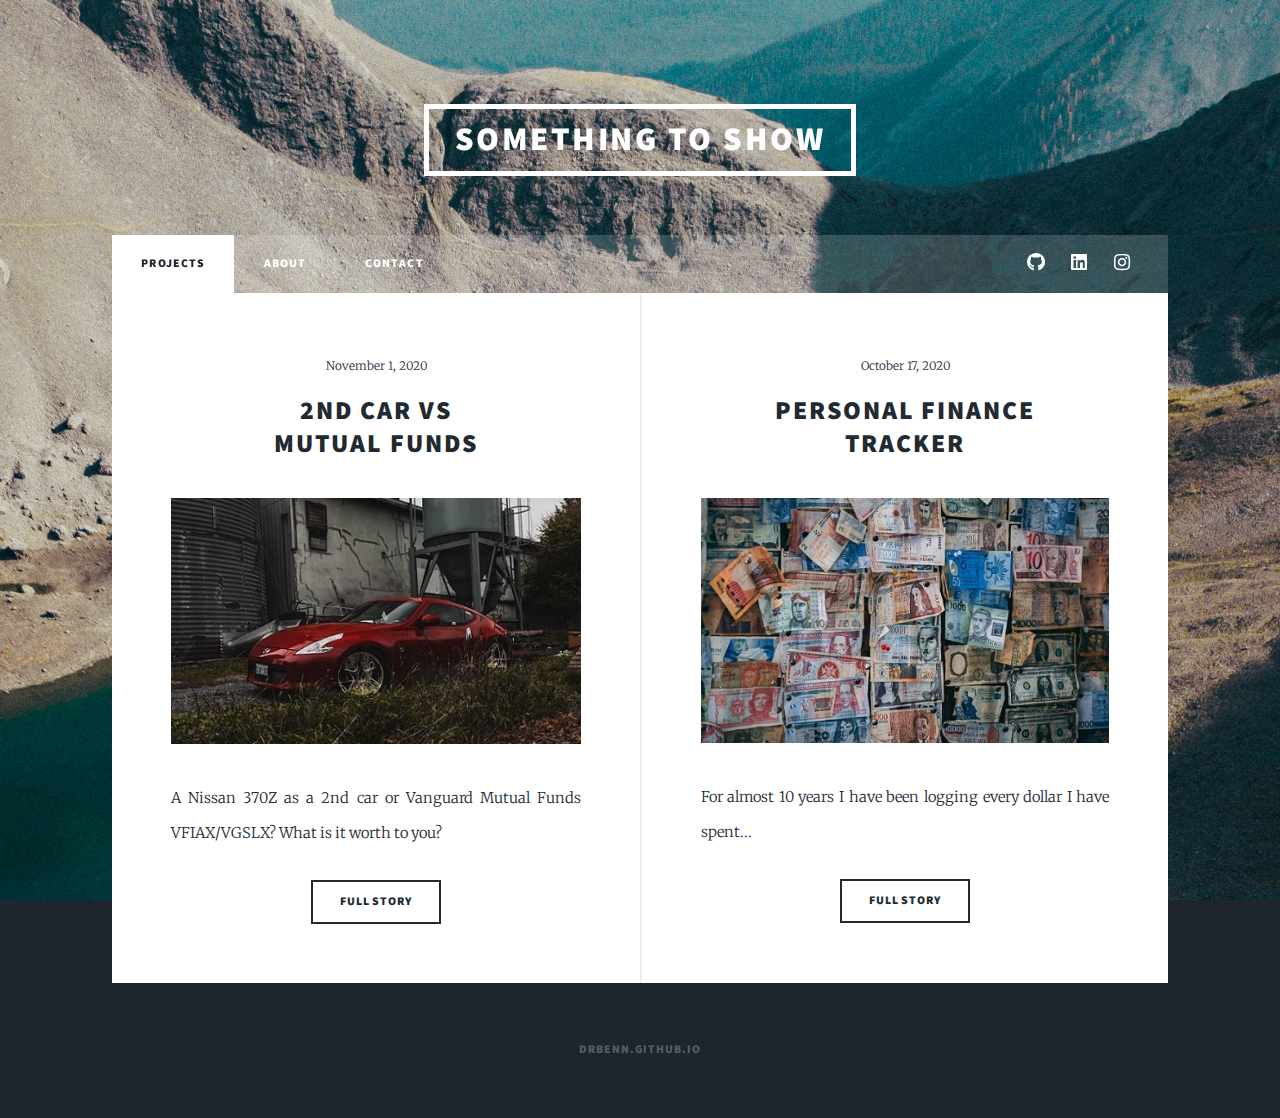
==== commit 06bcdf0e: "Update index.html" ====
--- a/index.html
+++ b/index.html
@@ -6,11 +6,14 @@
 -->
 <html>
 	<head>
-		<title>Something to Show - Home/Projects</title>
+		<title>drbenn Github - Home/Projects</title>
 		<meta charset="utf-8" />
 		<meta name="viewport" content="width=device-width, initial-scale=1, user-scalable=no" />
 		<link rel="stylesheet" href="assets/css/main.css" />
 		<noscript><link rel="stylesheet" href="assets/css/noscript.css" /></noscript>
+		<link rel="icon" 
+		type="image/png" 
+		href="./images/favicon-32x32.png">
 	</head>
 	<body class="is-preload">
 
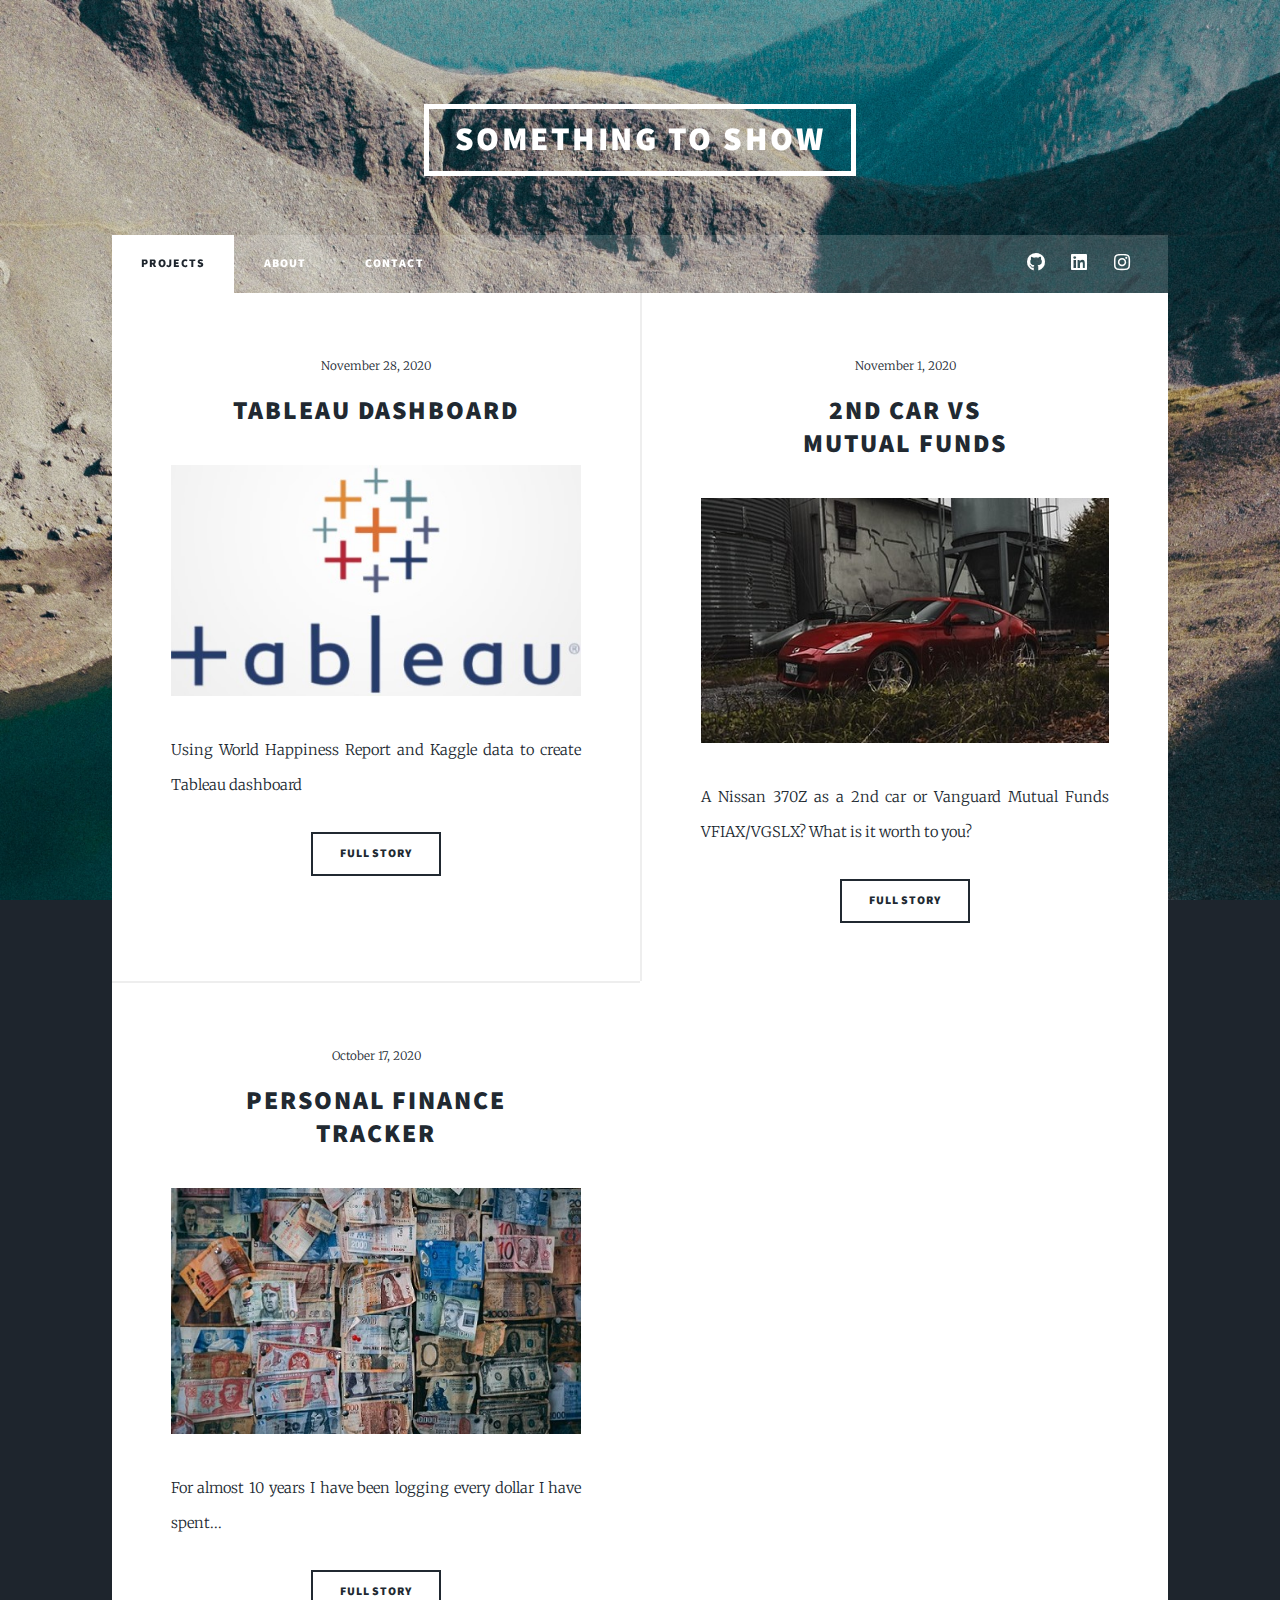
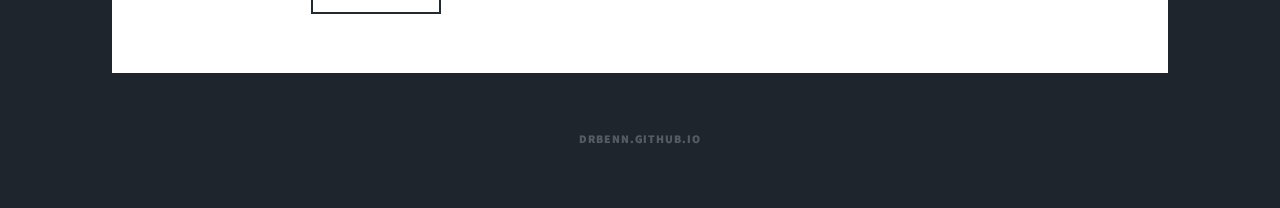
==== commit 7a8953da: "Add 11-28-20 Tableau Post" ====
--- a/index.html
+++ b/index.html
@@ -62,6 +62,17 @@
 							</section> -->
 
 							<section class="posts">
+								<article>
+									<header>
+										<span class="date">November 28, 2020</span>
+										<h2><a href="2vmf-11-1-20.html">Tableau Dashboard</a></h2>
+									</header>
+									<a href="tabd-11-28-20.html" class="image fit"><img src="images/preview/11-28-20-p.jpg" alt="" /></a>
+									<p>Using World Happiness Report and Kaggle data to create Tableau dashboard</p>
+									<ul class="actions special">
+										<li><a href="2vmf-11-1-20.html" class="button">Full Story</a></li>
+									</ul>
+								</article>
 								<article>
 									<header>
 										<span class="date">November 1, 2020</span>
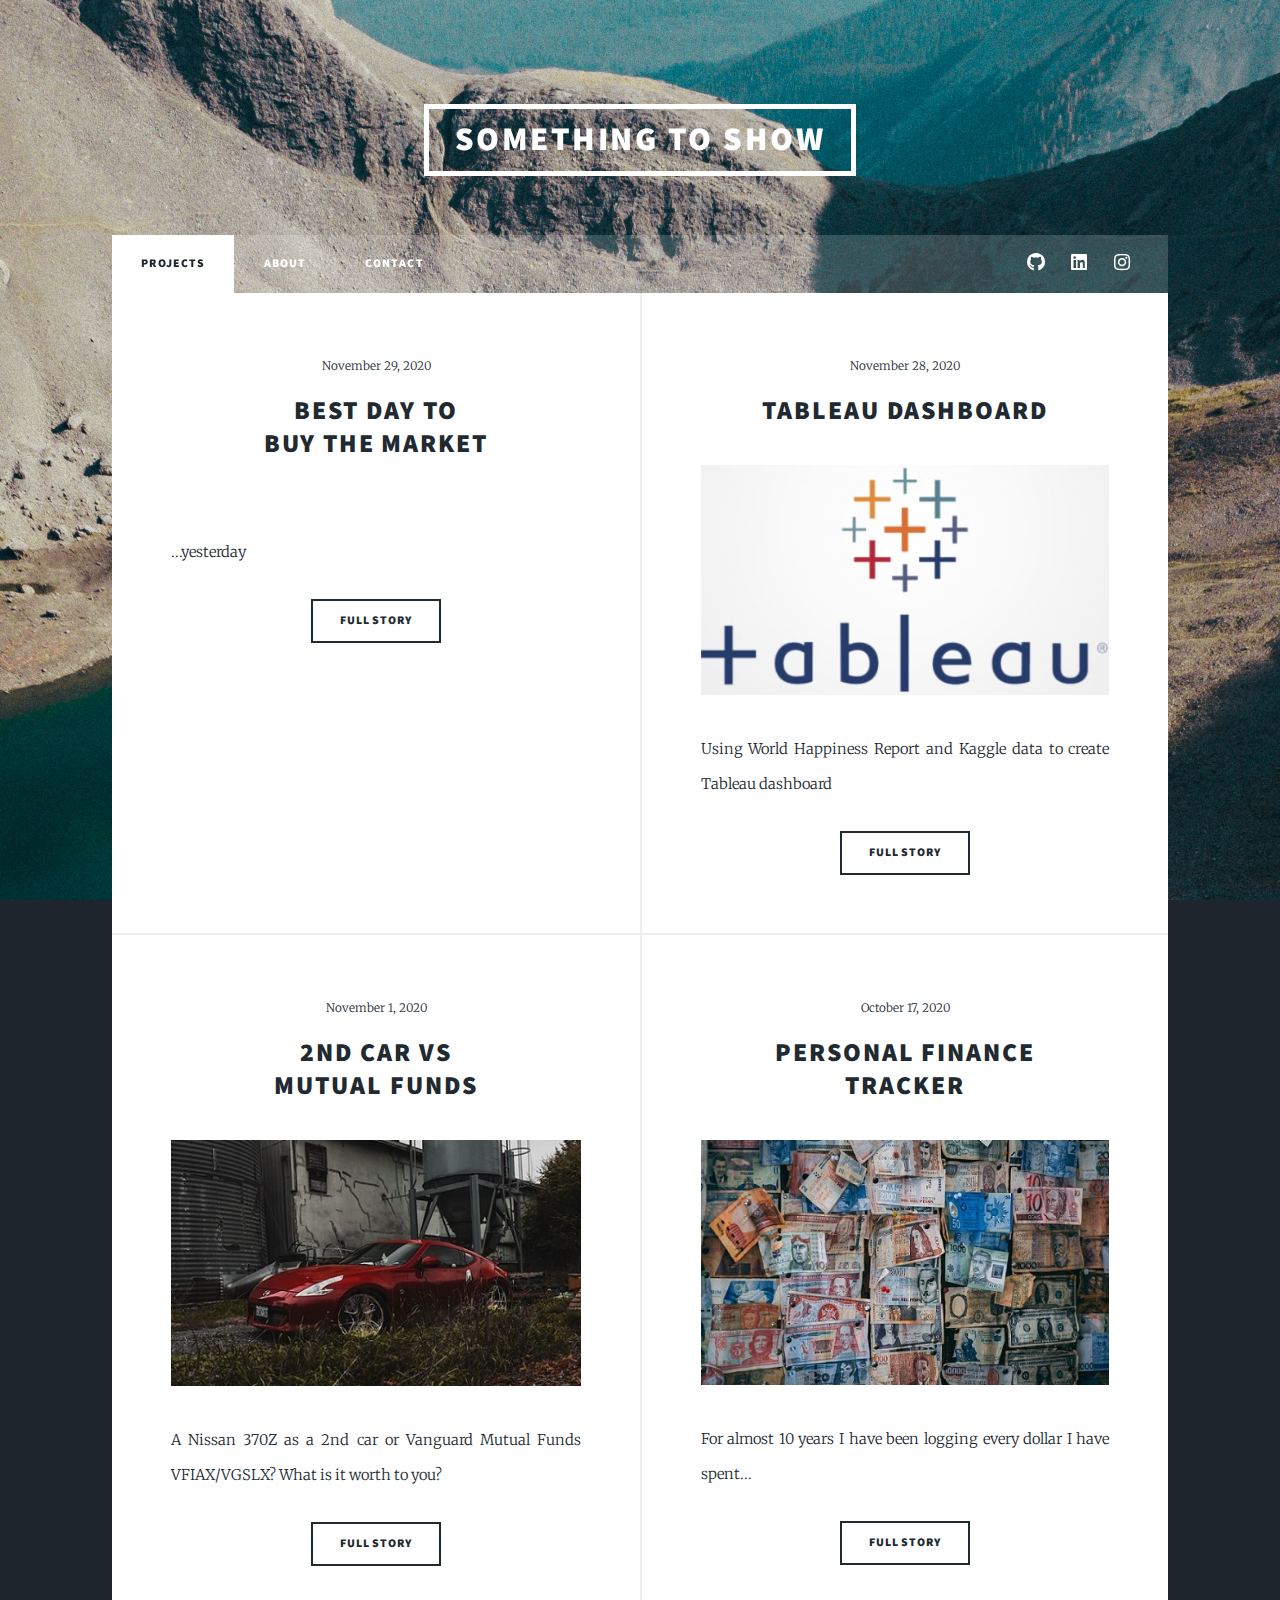
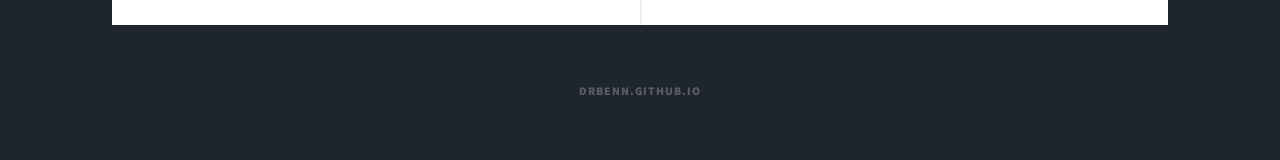
==== commit c4efe635: "Best day to buy market" ====
--- a/index.html
+++ b/index.html
@@ -64,13 +64,25 @@
 							<section class="posts">
 								<article>
 									<header>
+										<span class="date">November 29, 2020</span>
+										<h2><a href="bdtb-11-29-20.html">Best Day to<br />
+										Buy the Market</a></h2>
+									</header>
+									<a href="bdtb-11-29-20.html" class="image fit"><img src="images/preview/11-29-20-p.jpg" alt="" /></a>
+									<p>...yesterday</p>
+									<ul class="actions special">
+										<li><a href="bdtb-11-29-20.html" class="button">Full Story</a></li>
+									</ul>
+								</article>
+								<article>
+									<header>
 										<span class="date">November 28, 2020</span>
-										<h2><a href="2vmf-11-1-20.html">Tableau Dashboard</a></h2>
+										<h2><a href="tabd-11-28-20.html">Tableau Dashboard</a></h2>
 									</header>
 									<a href="tabd-11-28-20.html" class="image fit"><img src="images/preview/11-28-20-p.jpg" alt="" /></a>
 									<p>Using World Happiness Report and Kaggle data to create Tableau dashboard</p>
 									<ul class="actions special">
-										<li><a href="2vmf-11-1-20.html" class="button">Full Story</a></li>
+										<li><a href="tabd-11-28-20.html" class="button">Full Story</a></li>
 									</ul>
 								</article>
 								<article>
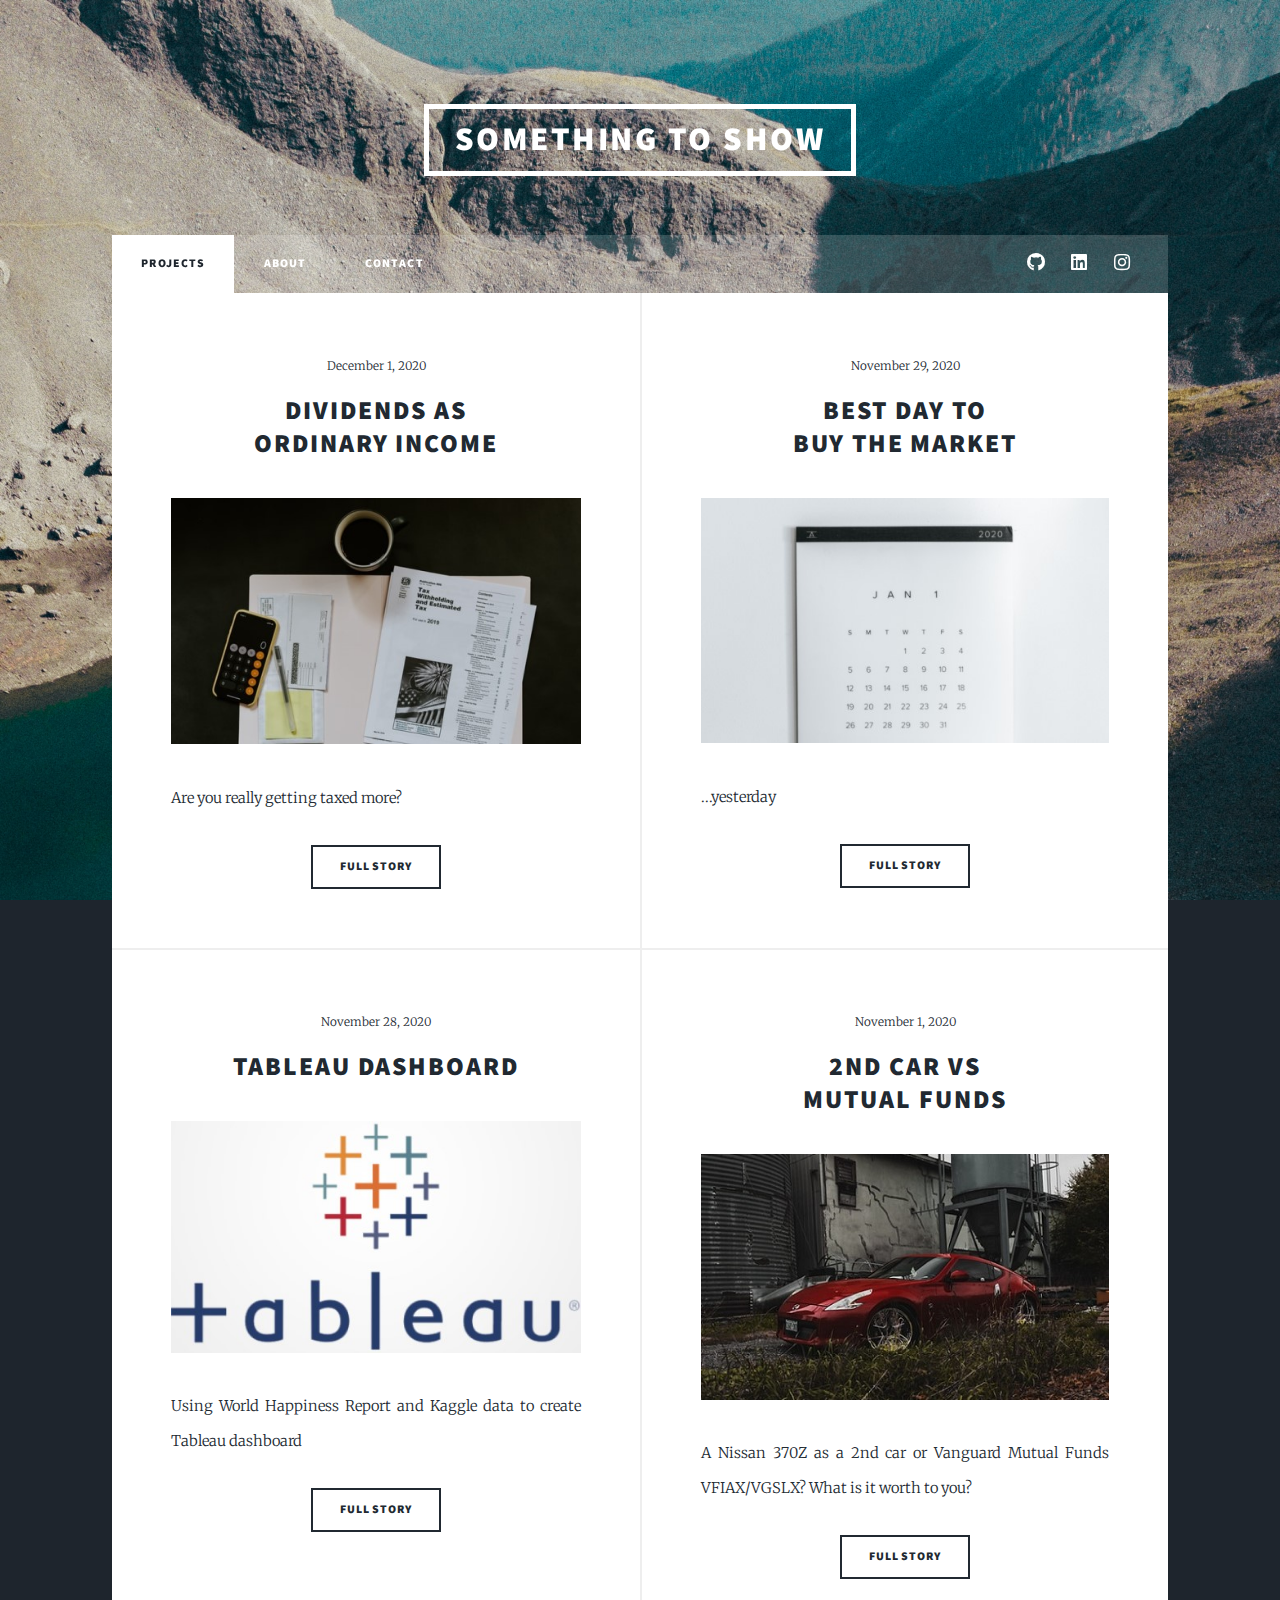
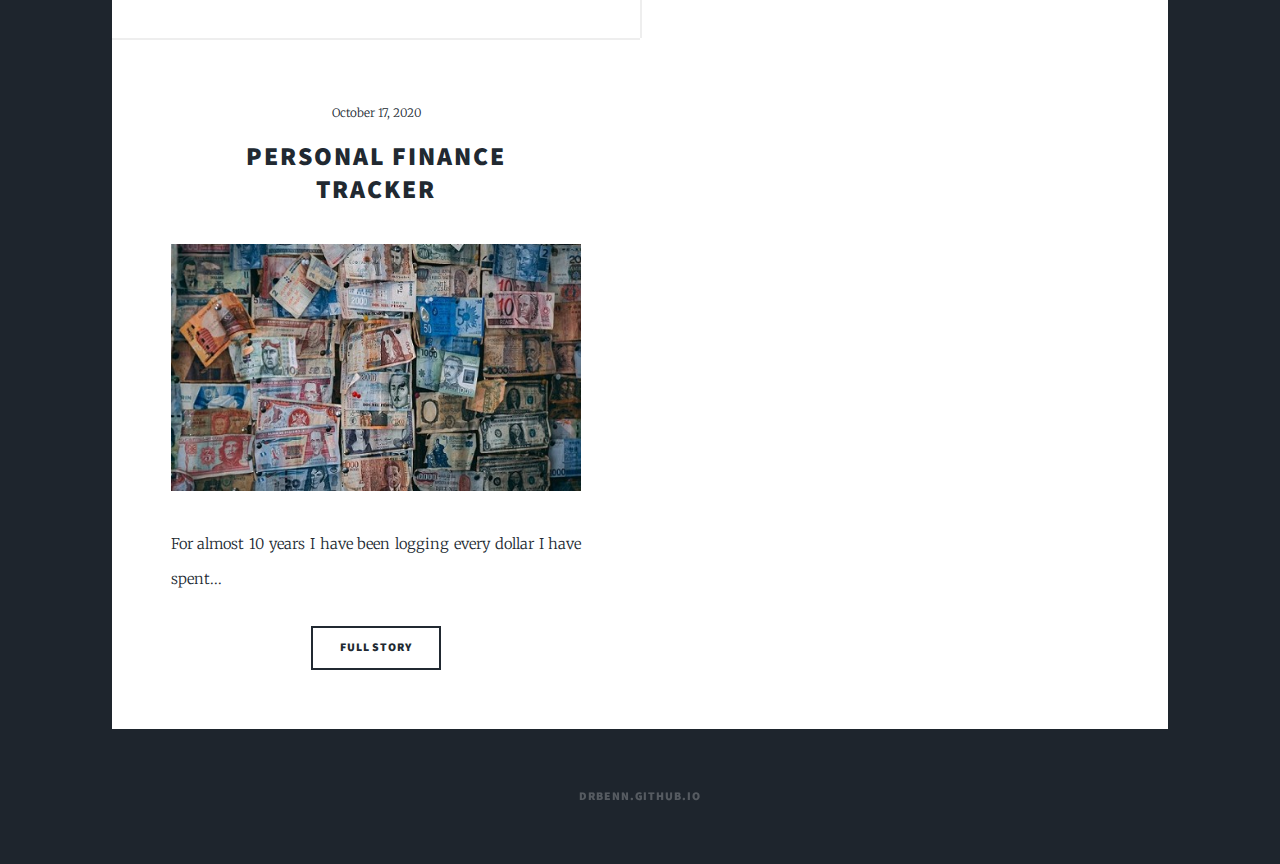
==== commit 38e0b08f: "12/1/20 dividend tax post" ====
--- a/index.html
+++ b/index.html
@@ -62,6 +62,18 @@
 							</section> -->
 
 							<section class="posts">
+									<article>
+									<header>
+										<span class="date">December 1, 2020</span>
+										<h2><a href="def-12-1-20.html">Dividends as<br />
+										Ordinary Income</a></h2>
+									</header>
+									<a href="def-12-1-20.html" class="image fit"><img src="images/preview/12-1-20-p.jpg" alt="" /></a>
+									<p>Are you really getting taxed more?</p>
+									<ul class="actions special">
+										<li><a href="def-12-1-20.html" class="button">Full Story</a></li>
+									</ul>
+								</article>
 								<article>
 									<header>
 										<span class="date">November 29, 2020</span>
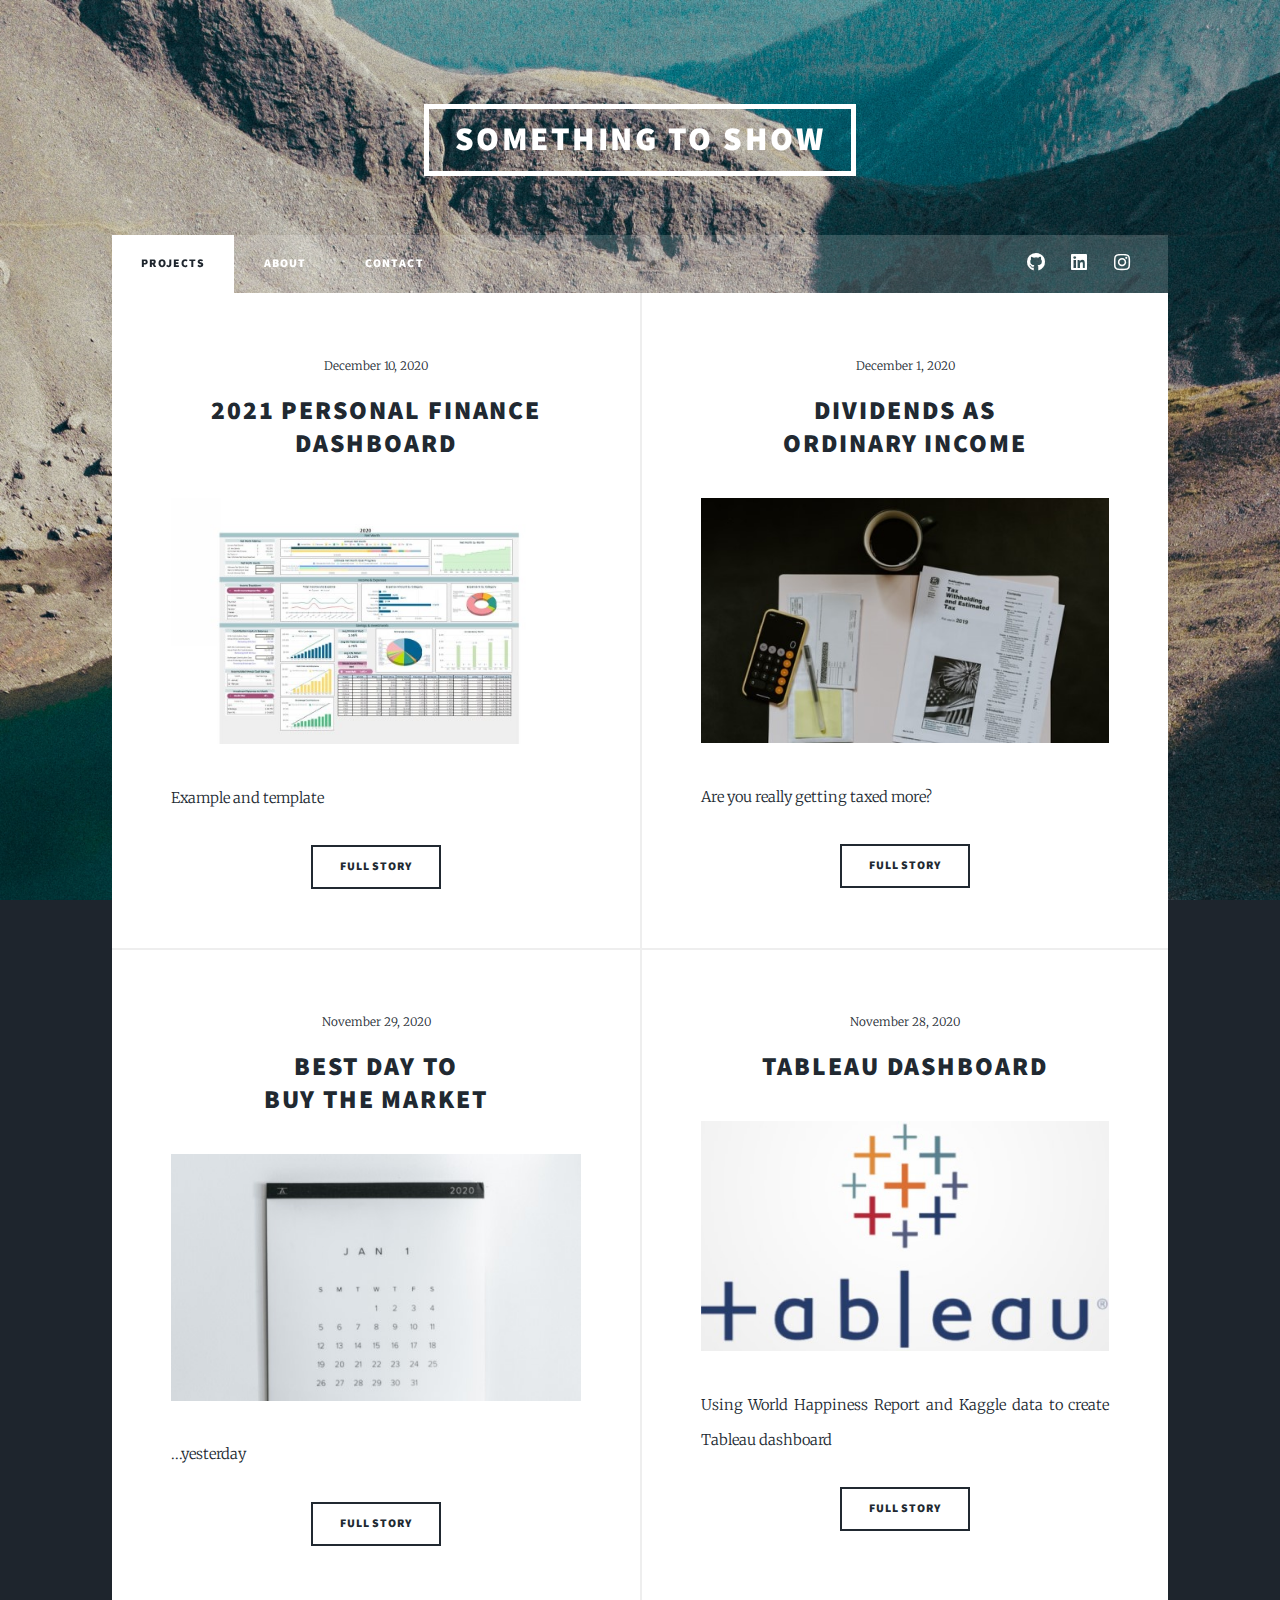
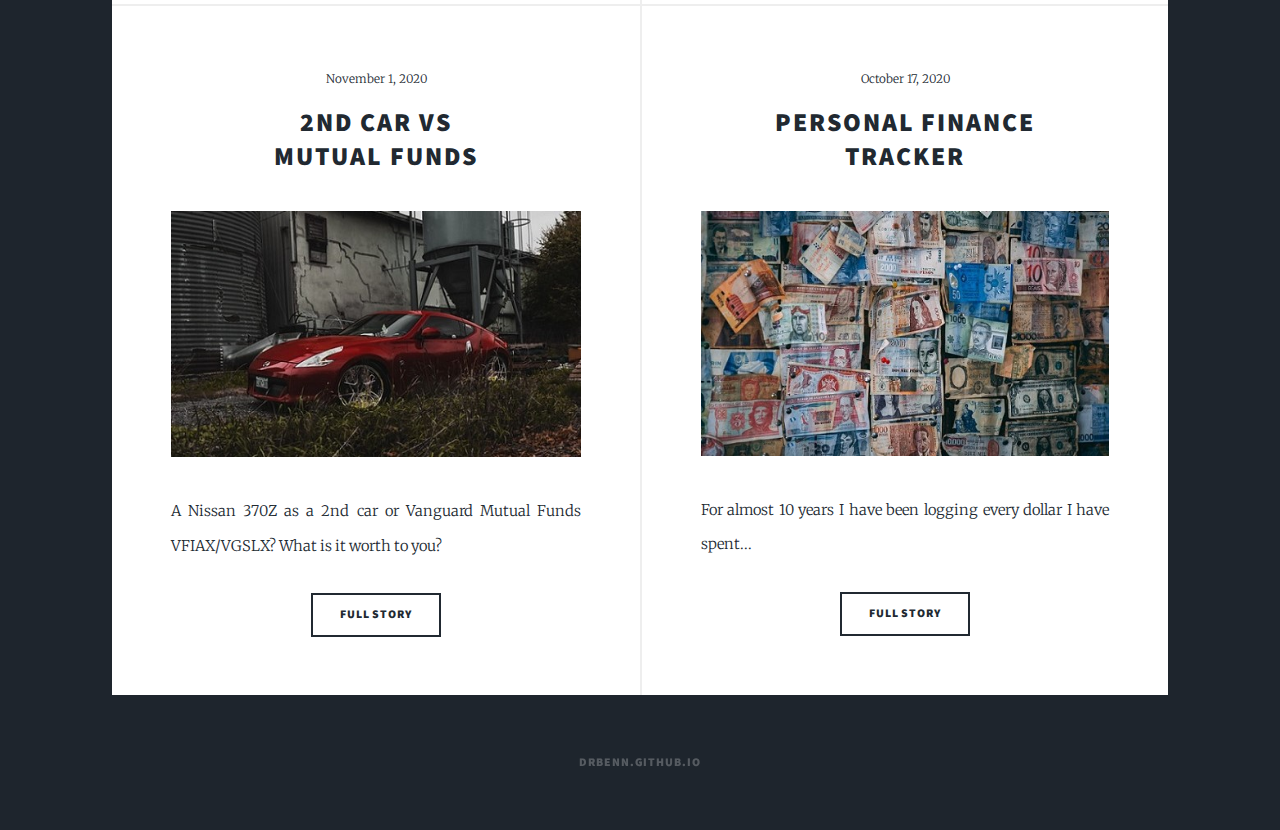
==== commit 8db85478: "Update index.html" ====
--- a/index.html
+++ b/index.html
@@ -62,7 +62,19 @@
 							</section> -->
 
 							<section class="posts">
-									<article>
+								<article>
+									<header>
+										<span class="date">December 10, 2020</span>
+										<h2><a href="pfd2021-12-10-20.html">2021 Personal Finance<br />
+										Dashboard</a></h2>
+									</header>
+									<a href="pfd2021-12-10-20.html" class="image fit"><img src="images/preview/12-10-20-p.jpg" alt="" /></a>
+									<p>Example and template</p>
+									<ul class="actions special">
+										<li><a href="pfd2021-12-10-20.html" class="button">Full Story</a></li>
+									</ul>
+								</article>
+								<article>
 									<header>
 										<span class="date">December 1, 2020</span>
 										<h2><a href="def-12-1-20.html">Dividends as<br />
